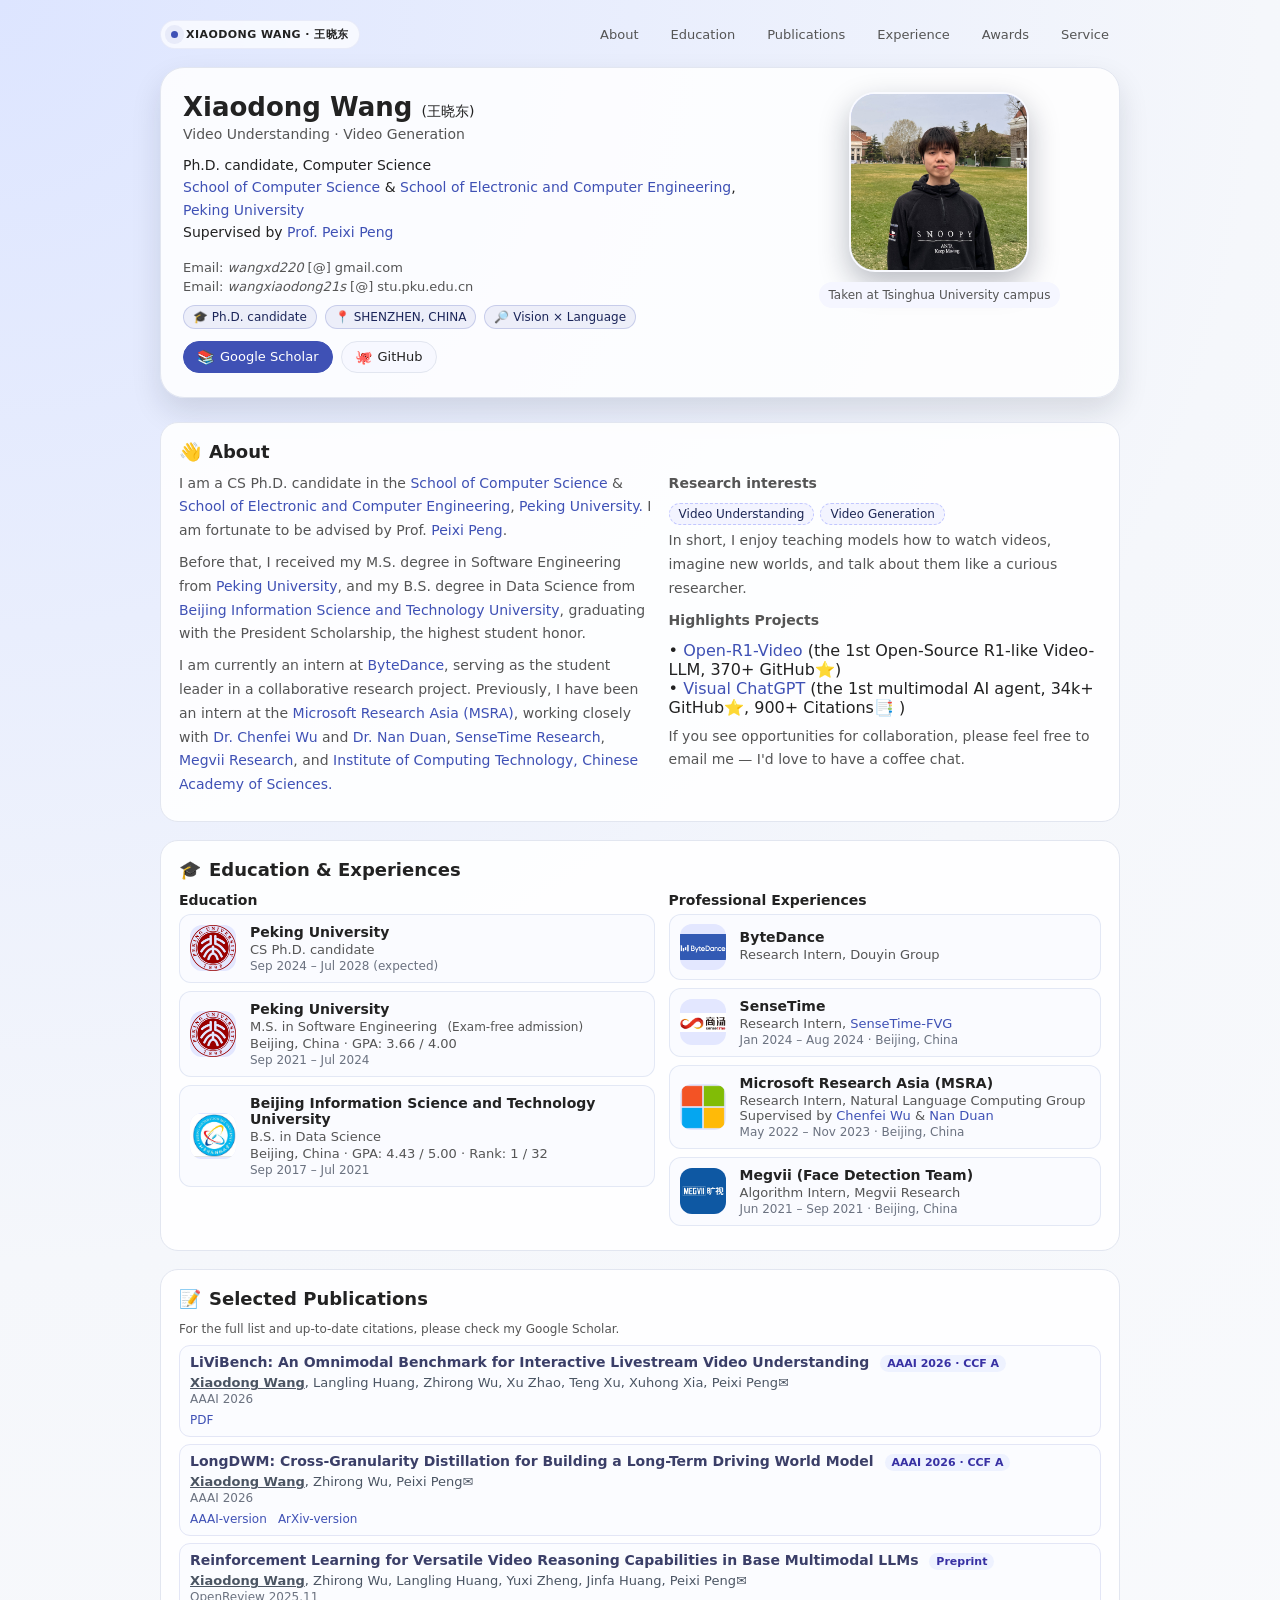
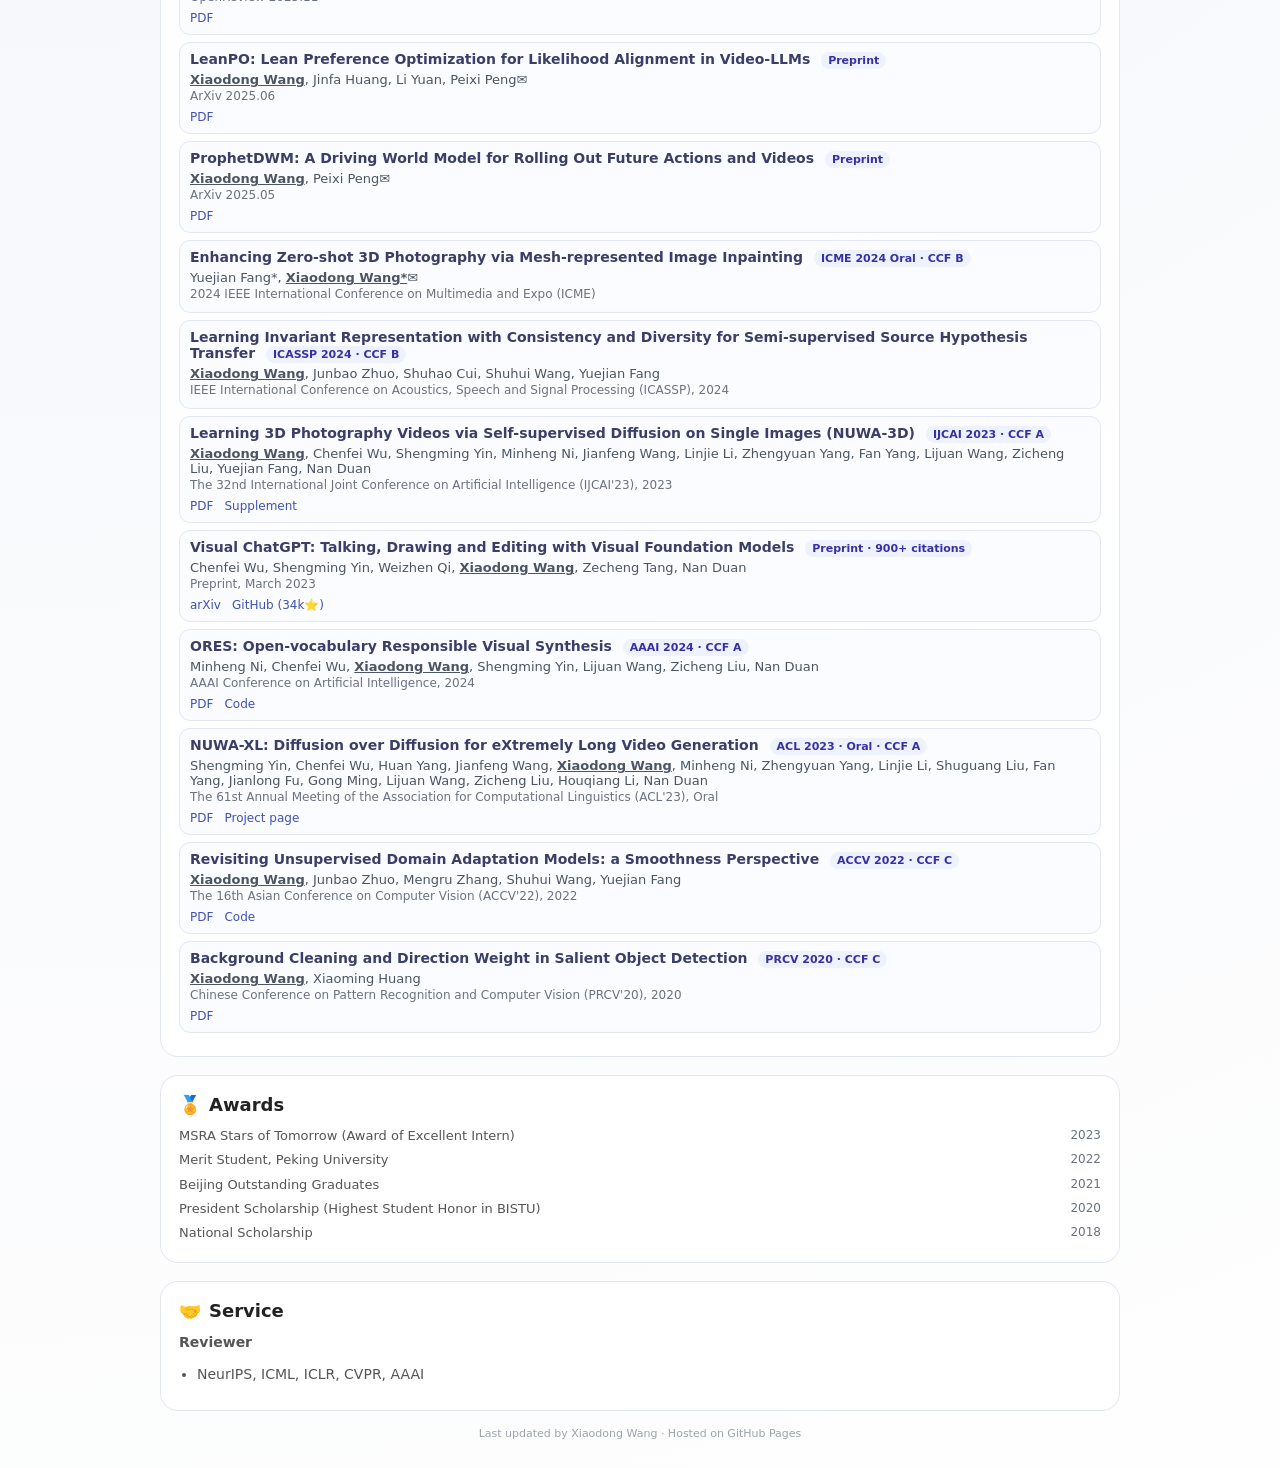
==== index.html @ f76eafc3 "Update publication links in index.html" ====
<!DOCTYPE html>
<html lang="en">
<head>
  <meta charset="UTF-8" />
    <title>Xiaodong Wang | Video Understanding & Generation</title>
    <link rel="icon" href="data:image/svg+xml,%3Csvg xmlns='http://www.w3.org/2000/svg' viewBox='0 0 100 100'%3E%3Crect width='100' height='100' rx='24' fill='%23ff9ff3'/%3E%3Ctext x='50' y='68' text-anchor='middle' font-size='70'%3E🎨%3C/text%3E%3C/svg%3E">

  <meta name="viewport" content="width=device-width, initial-scale=1" />
  <meta name="description"
        content="Xiaodong Wang (王晓东), Ph.D. candidate in the School of Computer Science, Peking University. Research on Video Understanding and Generation." />
  <style>
    :root {
      --bg: #f5f7fb;
      --card-bg: #ffffff;
      --accent: #3f51b5;
      --accent-soft: rgba(63, 81, 181, 0.08);
      --text-main: #222222;
      --text-sub: #555555;
      --border-soft: #e2e6f0;
      --code-bg: #f0f2f8;
      --shadow-soft: 0 14px 30px rgba(15, 23, 42, 0.12);
      --radius-lg: 18px;
      --radius-pill: 999px;
      --font-main: system-ui, -apple-system, BlinkMacSystemFont, "Segoe UI", sans-serif;
    }

    * {
      box-sizing: border-box;
    }

    html, body {
      margin: 0;
      padding: 0;
      font-family: var(--font-main);
      color: var(--text-main);
      background: radial-gradient(circle at top left, #dde5ff 0, var(--bg) 38%, #fefefe 100%);
      -webkit-font-smoothing: antialiased;
    }

    a {
      color: var(--accent);
      text-decoration: none;
    }

    a:hover {
      text-decoration: underline;
    }

    body {
      padding: 20px;
    }

    .page {
      max-width: 960px;
      margin: 0 auto;
    }

    /* Top navigation */
    .top-bar {
      display: flex;
      align-items: center;
      justify-content: space-between;
      margin-bottom: 18px;
      gap: 12px;
      flex-wrap: wrap;
    }

    .logo-mark {
      display: inline-flex;
      align-items: center;
      gap: 8px;
      font-weight: 600;
      letter-spacing: 0.04em;
      text-transform: uppercase;
      font-size: 11px;
      padding: 6px 10px;
      border-radius: var(--radius-pill);
      background: rgba(255, 255, 255, 0.7);
      border: 1px solid var(--accent-soft);
      backdrop-filter: blur(12px);
    }

    .logo-dot {
      width: 7px;
      height: 7px;
      border-radius: 50%;
      background: var(--accent);
      box-shadow: 0 0 0 6px var(--accent-soft);
    }

    .top-nav {
      display: flex;
      gap: 10px;
      flex-wrap: wrap;
      font-size: 13px;
    }

    .top-nav a {
      padding: 6px 10px;
      border-radius: var(--radius-pill);
      border: 1px solid transparent;
      color: var(--text-sub);
    }

    .top-nav a:hover {
      border-color: var(--accent-soft);
      background: rgba(255, 255, 255, 0.9);
      text-decoration: none;
      color: var(--accent);
    }

    /* Hero / profile */
    .hero {
      display: grid;
      grid-template-columns: minmax(0, 2fr) minmax(0, 1.1fr);
      gap: 26px;
      padding: 24px 22px;
      border-radius: 24px;
      background: rgba(255, 255, 255, 0.86);
      box-shadow: var(--shadow-soft);
      border: 1px solid var(--border-soft);
    }

    @media (max-width: 720px) {
      body {
        padding: 12px;
      }

      .hero {
        grid-template-columns: 1fr;
        padding: 18px 16px;
      }
    }

    .hero-left h1 {
      margin: 0 0 4px;
      font-size: 26px;
    }

    .hero-left .name-sub {
      font-size: 14px;
      color: var(--text-sub);
      margin-bottom: 12px;
    }

    .tagline {
      font-size: 15px;
      color: var(--text-sub);
      margin-bottom: 16px;
      line-height: 1.5;
    }

    .hero-meta {
      font-size: 14px;
      line-height: 1.6;
      margin-bottom: 14px;
    }

    .hero-meta a {
      font-weight: 500;
    }

    .emails {
      font-size: 13px;
      color: var(--text-sub);
      margin-top: 4px;
      line-height: 1.5;
    }

    .chip-row {
      display: flex;
      flex-wrap: wrap;
      gap: 8px;
      margin-top: 8px;
      font-size: 12px;
    }

    .chip {
      padding: 4px 9px;
      border-radius: var(--radius-pill);
      background: var(--accent-soft);
      color: #1b2559;
      border: 1px solid rgba(63, 81, 181, 0.22);
      display: inline-flex;
      align-items: center;
      gap: 5px;
      white-space: nowrap;
    }

    .hero-links {
      display: flex;
      flex-wrap: wrap;
      gap: 8px;
      margin-top: 12px;
    }

    .pill-link {
      display: inline-flex;
      align-items: center;
      gap: 6px;
      padding: 7px 13px;
      border-radius: var(--radius-pill);
      border: 1px solid var(--border-soft);
      background: #f7f8ff;
      font-size: 13px;
      font-weight: 500;
      color: var(--text-main);
    }

    .pill-link span.icon {
      font-size: 14px;
    }

    .pill-link.primary {
      background: var(--accent);
      color: #ffffff;
      border-color: var(--accent);
    }

    .pill-link.primary:hover {
      background: #2f3fa6;
    }

    .pill-link:hover {
      text-decoration: none;
      border-color: var(--accent-soft);
      background: #ffffff;
    }

    .hero-right {
      display: flex;
      flex-direction: column;
      align-items: center;
      gap: 10px;
    }

    .avatar-wrap {
      width: 180px;
      height: 180px;
      border-radius: 26px;
      overflow: hidden;
      border: 2px solid rgba(255, 255, 255, 0.9);
      box-shadow: 0 12px 30px rgba(15, 23, 42, 0.28);
      background: #c2c9ff;
    }

    .avatar-wrap img {
      width: 100%;
      height: 100%;
      object-fit: cover;
      display: block;
    }

    .side-note {
      font-size: 12px;
      color: var(--text-sub);
      text-align: center;
      padding: 6px 10px;
      border-radius: var(--radius-pill);
      background: #f5f6ff;
    }

    /* Sections */
    main {
      margin-top: 24px;
      display: flex;
      flex-direction: column;
      gap: 18px;
    }

    section {
      background: rgba(255, 255, 255, 0.9);
      border-radius: var(--radius-lg);
      border: 1px solid var(--border-soft);
      padding: 18px 18px 16px;
    }

    section h2 {
      margin: 0 0 10px;
      font-size: 18px;
      display: flex;
      align-items: center;
      gap: 8px;
    }

    section h2 span.emoji {
      font-size: 18px;
    }

    section p {
      font-size: 14px;
      line-height: 1.7;
      margin: 0 0 8px;
      color: var(--text-sub);
    }

    ul {
      margin: 6px 0 8px;
      padding-left: 18px;
    }

    ul li {
      font-size: 14px;
      line-height: 1.7;
      color: var(--text-sub);
      margin-bottom: 4px;
    }

    .two-col {
      display: grid;
      grid-template-columns: minmax(0, 1.1fr) minmax(0, 1fr);
      gap: 14px;
    }

    @media (max-width: 720px) {
      .two-col {
        grid-template-columns: 1fr;
      }
    }

    /* Research area tags */
    .topic-tags {
      display: flex;
      flex-wrap: wrap;
      gap: 6px;
      margin-top: 4px;
      margin-bottom: 4px;
    }

    .topic-tag {
      font-size: 12px;
      padding: 3px 9px;
      border-radius: var(--radius-pill);
      background: #f3f4ff;
      border: 1px dashed #c2c7ff;
      color: #1c2654;
    }

    /* Education & Experience cards */
    .edu-item,
    .exp-item {
      padding: 9px 10px;
      border-radius: 12px;
      border: 1px solid rgba(226, 231, 245, 0.95);
      background: #fafbff;
      margin-bottom: 8px;
      display: grid;
      grid-template-columns: auto minmax(0, 1fr);
      gap: 10px 14px;
      align-items: center;
    }

    .edu-logo,
    .exp-logo {
      width: 46px;
      height: 46px;
      border-radius: 12px;
      overflow: hidden;
      background: #e3e7ff;
      display: flex;
      align-items: center;
      justify-content: center;
    }

    .edu-logo img,
    .exp-logo img {
      max-width: 100%;
      max-height: 100%;
      object-fit: contain;
      display: block;
    }

    .edu-main,
    .exp-main {
      font-size: 14px;
    }

    .edu-main .title,
    .exp-main .title {
      font-weight: 600;
      margin-bottom: 2px;
    }

    .edu-main .meta,
    .exp-main .meta {
      font-size: 13px;
      color: var(--text-sub);
      margin-bottom: 2px;
    }

    .edu-main .date,
    .exp-main .date {
      font-size: 12px;
      color: #6b7280;
      white-space: nowrap;
    }

    @media (max-width: 600px) {
      .edu-item,
      .exp-item {
        grid-template-columns: 1fr;
      }

      .edu-main .date,
      .exp-main .date {
        white-space: normal;
      }
    }

    /* Publications */
    .pub-note {
      font-size: 12px;
      color: var(--text-sub);
      margin-bottom: 6px;
    }

    .pub-list {
      list-style: none;
      margin: 0;
      padding: 0;
    }

    .pub-item {
      padding: 8px 10px;
      border-radius: 11px;
      border: 1px solid #e3e6f6;
      background: #fbfcff;
      margin-bottom: 7px;
    }

    .pub-title {
      font-size: 14px;
      font-weight: 600;
      color: #3b3f68;
      margin-bottom: 3px;
    }

    .pub-authors {
      font-size: 13px;
      color: #4b5563;
      margin-bottom: 2px;
    }

    .pub-venue {
      font-size: 12px;
      color: #6b7280;
      margin-bottom: 3px;
    }

    .pub-links a {
      font-size: 12px;
      margin-right: 6px;
    }

    .badge {
      display: inline-block;
      font-size: 11px;
      padding: 2px 7px;
      border-radius: var(--radius-pill);
      background: #eef2ff;
      color: #3730a3;
      margin-left: 6px;
    }

    /* Awards & service */
    .pill-list {
      list-style: none;
      padding: 0;
      margin: 0;
      display: flex;
      flex-wrap: wrap;
      gap: 6px;
    }

    .pill-list li {
      padding: 4px 9px;
      border-radius: var(--radius-pill);
      background: #f3f4ff;
      border: 1px solid #e0e3ff;
      font-size: 12px;
      color: var(--text-sub);
    }

    .award-list {
      list-style: none;
      padding: 0;
      margin: 4px 0 0;
    }

    .award-list li {
      font-size: 13px;
      color: var(--text-sub);
      margin-bottom: 2px;
      display: flex;
      justify-content: space-between;
      gap: 8px;
    }

    .award-year {
      font-size: 12px;
      color: #6b7280;
      white-space: nowrap;
    }

    @media (max-width: 600px) {
      .award-list li {
        flex-direction: column;
        align-items: flex-start;
      }
      .award-year {
        white-space: normal;
      }
    }

    /* Footer */
    footer {
      margin-top: 16px;
      font-size: 11px;
      text-align: center;
      color: #9ca3af;
      padding-bottom: 8px;
    }
  </style>
</head>
<body>
  <div class="page">
    <header>
      <div class="top-bar">
        <div class="logo-mark">
          <div class="logo-dot"></div>
          <span>Xiaodong Wang · 王晓东</span>
        </div>
        <nav class="top-nav">
          <a href="#about">About</a>
          <a href="#research">Education</a>
          <a href="#publications">Publications</a>
          <a href="#experience">Experience</a>
          <a href="#awards">Awards</a>
          <a href="#service">Service</a>
        </nav>
      </div>

      <div class="hero">
        <div class="hero-left">
          <h1>Xiaodong Wang <span style="font-size:14px; font-weight:400;">(王晓东)</span></h1>
          <div class="name-sub">Video Understanding · Video Generation</div>

          <!-- <p class="tagline">
            I build models that can <strong>see</strong>, <strong>imagine</strong>, and <strong>talk</strong> –
            from Visual ChatGPT to long-horizon video generation.
          </p> -->

          <div class="hero-meta">
            Ph.D. candidate, Computer Science<br />
            <a href="https://cs.pku.edu.cn/" target="_blank">School of Computer Science</a> & <a href="https://www.ece.pku.edu.cn/" target="_blank">School of Electronic and Computer Engineering</a>,
            <a href="https://www.pku.edu.cn/" target="_blank">Peking University</a><br />
            Supervised by <a href="https://www.ece.pku.edu.cn/info/1046/2801.htm" target="_blank">Prof. Peixi Peng</a>
          </div>

          <div class="emails">
            Email: <i>wangxd220</i> [@] gmail.com<br />
            Email: <i>wangxiaodong21s</i> [@] stu.pku.edu.cn
          </div>

          <div class="chip-row">
            <div class="chip">🎓 Ph.D. candidate</div>
            <div class="chip">📍 SHENZHEN, CHINA</div>
            <div class="chip">🔎 Vision × Language</div>
          </div>

          <div class="hero-links">
            <a class="pill-link primary" href="https://scholar.google.com/citations?user=BEI2qi8AAAAJ&hl=en" target="_blank">
              <span class="icon">📚</span><span>Google Scholar</span>
            </a>
            <a class="pill-link" href="https://github.com/Wang-Xiaodong1899" target="_blank">
              <span class="icon">🐙</span><span>GitHub</span>
            </a>
            <!-- <a class="pill-link" href="https://wang-xiaodong1899.github.io/assets/CV_Xiaodong%20Wang.pdf" target="_blank">
              <span class="icon">📄</span><span>CV (EN)</span>
            </a>
            <a class="pill-link" href="https://wang-xiaodong1899.github.io/assets/CV_王晓东.pdf" target="_blank">
              <span class="icon">📄</span><span>CV (中文)</span>
            </a> -->
          </div>
        </div>

        <div class="hero-right">
          <div class="avatar-wrap">
            <img src="assets/imgs/xdw.jpg" alt="Portrait of Xiaodong Wang" />
          </div>
          <div class="side-note">
          Taken at Tsinghua University campus
          </div>
        </div>
      </div>
    </header>

    <main>
      <section id="about">
        <h2><span class="emoji">👋</span>About</h2>
        <div class="two-col">
          <div>
            <p>
              I am a CS Ph.D. candidate in the 
              <a href="https://cs.pku.edu.cn/" target="_blank">School of Computer Science</a> & <a href="https://www.ece.pku.edu.cn/" target="_blank">School of Electronic and Computer Engineering</a>,
              <a href="https://www.pku.edu.cn/" target="_blank">Peking University.</a> I am fortunate to be advised by Prof. <a href="https://www.ece.pku.edu.cn/info/1046/2801.htm" target="_blank">Peixi Peng</a>.
            </p>
            <p>
              Before that, I received my M.S. degree in Software Engineering from 
              <a href="https://www.pku.edu.cn/" target="_blank">Peking University</a>, and my B.S. degree in Data Science from 
              <a href="https://www.bistu.edu.cn" target="_blank">Beijing Information Science and Technology University</a>, 
              graduating with the President Scholarship, the highest student honor.
            </p>
            <p>
              I am currently an intern at 
              <a href="https://www.bytedance.com/zh/" target="_blank">ByteDance</a>, 
              serving as the student leader in a collaborative research project. Previously, I have been an intern at the 
              <a href="https://www.msra.cn/" target="_blank">Microsoft Research Asia (MSRA)</a>, 
              working closely with <a href="https://chenfei-wu.github.io/" target="_blank">Dr. Chenfei Wu</a> and 
              <a href="https://nanduan.github.io/" target="_blank">Dr. Nan Duan</a>, <a href="https://www.sensetime.com/cn" target="_blank">SenseTime Research</a>, <a href="https://www.megvii.com" target="_blank">Megvii Research</a>, and 
              <a href="http://www.ict.cas.cn" target="_blank">Institute of Computing Technology, Chinese Academy of Sciences.</a>
              

            </p>
          </div>

          <div>
            <p><strong>Research interests</strong></p>
            <div class="topic-tags">
              <span class="topic-tag">Video Understanding</span>
              <span class="topic-tag">Video Generation</span>
            </div>
            <p>
              In short, I enjoy teaching models how to watch videos, imagine new worlds, and talk about them like a curious researcher.
            </p>
            <p>
              <p><strong>Highlights Projects</strong></p>
              • <a href="https://github.com/Wang-Xiaodong1899/Open-R1-Video" target="_blank">Open-R1-Video</a> (the 1st Open-Source R1-like Video-LLM, 370+ GitHub⭐)<br />
              • <a href="https://github.com/microsoft/visual-chatgpt" target="_blank">Visual ChatGPT</a> (the 1st multimodal AI agent, 34k+ GitHub⭐, 900+ Citations📑 )<br />
              <!-- • <a href="https://msra-nuwa.azurewebsites.net/#/" target="_blank">NUWA-XL</a> (Text-to-Video)<br />
              • <a href="https://msra-nuwa.azurewebsites.net/#/NUWAInfinity" target="_blank">NUWA-Infinity</a> (Text-to-Image &amp; Image-to-Video) -->
            </p>
            <p>
              If you see opportunities for collaboration, please feel free to email me — I'd love to have a coffee chat.
            </p>
          </div>
        </div>
      </section>

      <section id="research">
        <h2><span class="emoji">🎓</span>Education &amp; Experiences</h2>
        <div class="two-col">
          <div>
            <h3 style="font-size:14px; margin:2px 0 6px;">Education</h3>

            <div class="edu-item">
              <div class="edu-logo">
                <img src="assets/imgs/pku.png" alt="Peking University logo" />
              </div>
              <div class="edu-main">
                <div class="title">Peking University</div>
                <div class="meta">
                  CS Ph.D. candidate
                  <span style="font-size:12px; margin-left:6px;"></span>
                </div>
                <div class="date">Sep 2024 – Jul 2028 (expected)</div>
              </div>
            </div>

            <div class="edu-item">
              <div class="edu-logo">
                <img src="assets/imgs/pku.png" alt="Peking University logo" />
              </div>
              <div class="edu-main">
                <div class="title">Peking University</div>
                <div class="meta">
                  M.S. in Software Engineering
                  <span style="font-size:12px; margin-left:6px;">(Exam-free admission)</span>
                </div>
                <div class="meta">Beijing, China · GPA: 3.66 / 4.00</div>
                <div class="date">Sep 2021 – Jul 2024</div>
              </div>
            </div>

            <div class="edu-item">
              <div class="edu-logo">
                <img src="assets/imgs/bistu.jpg" alt="BISTU logo" />
              </div>
              <div class="edu-main">
                <div class="title">Beijing Information Science and Technology University</div>
                <div class="meta">B.S. in Data Science</div>
                <div class="meta">Beijing, China · GPA: 4.43 / 5.00 · Rank: 1 / 32</div>
                <div class="date">Sep 2017 – Jul 2021</div>
              </div>
            </div>
          </div>

          <div id="experience">
            <h3 style="font-size:14px; margin:2px 0 6px;">Professional Experiences</h3>

            <div class="exp-item">
              <div class="exp-logo">
                <img src="assets/imgs/douyin.png" alt="douyin logo" />
              </div>
              <div class="exp-main">
                <div class="title">ByteDance</div>
                <div class="meta">
                  Research Intern, Douyin Group<br />
                </div>
              </div>
            </div>

            <div class="exp-item">
              <div class="exp-logo">
                <img src="assets/imgs/sensetime.png" alt="Sensetime logo" />
              </div>
              <div class="exp-main">
                <div class="title">SenseTime</div>
                <div class="meta">
                  Research Intern, <a href="https://github.com/SenseTime-FVG" target="_blank">SenseTime-FVG</a><br />
                </div>
                <div class="date">Jan 2024 – Aug 2024 · Beijing, China</div>
              </div>
            </div>

            <div class="exp-item">
              <div class="exp-logo">
                <img src="assets/imgs/msft.png" alt="Microsoft Research Asia logo" />
              </div>
              <div class="exp-main">
                <div class="title">Microsoft Research Asia (MSRA)</div>
                <div class="meta">
                  Research Intern, Natural Language Computing Group<br />
                  Supervised by <a href="https://chenfei-wu.github.io/" target="_blank">Chenfei Wu</a> &amp; 
                  <a href="https://nanduan.github.io/" target="_blank">Nan Duan</a>
                </div>
                <div class="date">May 2022 – Nov 2023 · Beijing, China</div>
              </div>
            </div>

            <div class="exp-item">
              <div class="exp-logo">
                <img src="assets/imgs/megvii.png" alt="Megvii logo" />
              </div>
              <div class="exp-main">
                <div class="title">Megvii (Face Detection Team)</div>
                <div class="meta">Algorithm Intern, Megvii Research</div>
                <div class="date">Jun 2021 – Sep 2021 · Beijing, China</div>
              </div>
            </div>

          </div>
        </div>
      </section>

      <section id="publications">
        <h2><span class="emoji">📝</span>Selected Publications</h2>
        <p class="pub-note">
        For the full list and up-to-date citations, please check my Google Scholar.
        </p>

        <ol class="pub-list">
          <li class="pub-item">
            <div class="pub-title">
              LiViBench: An Omnimodal Benchmark for Interactive Livestream Video Understanding
              <span class="badge">AAAI 2026 · CCF A</span>
            </div>
            <div class="pub-authors">
              <strong><u>Xiaodong Wang</u></strong>, Langling Huang, Zhirong Wu, Xu Zhao, Teng Xu, Xuhong Xia, Peixi Peng✉️
            </div>
            <div class="pub-venue">
              AAAI 2026
            </div>
            <div class="pub-links">
              <a href="https://github.com/Wang-Xiaodong1899/AAAI26/blob/main/AAAI26_LiViBench.pdf" target="_blank">PDF</a>
            </div>
          </li>
          <li class="pub-item">
            <div class="pub-title">
              LongDWM: Cross-Granularity Distillation for Building a Long-Term Driving World Model
              <span class="badge">AAAI 2026 · CCF A</span>
            </div>
            <div class="pub-authors">
              <strong><u>Xiaodong Wang</u></strong>, Zhirong Wu, Peixi Peng✉️
            </div>
            <div class="pub-venue">
              AAAI 2026
            </div>
            <div class="pub-links">
              <a href="https://github.com/Wang-Xiaodong1899/AAAI26/blob/main/AAAI26_LongDWM.pdf" target="_blank">AAAI-version</a>
              <a href="https://arxiv.org/abs/2506.01546" target="_blank">ArXiv-version</a>
            </div>
          </li>
          <li class="pub-item">
            <div class="pub-title">
              Reinforcement Learning for Versatile Video Reasoning Capabilities in Base Multimodal LLMs
              <span class="badge">Preprint</span>
            </div>
            <div class="pub-authors">
              <strong><u>Xiaodong Wang</u></strong>, Zhirong Wu, Langling Huang, Yuxi Zheng, Jinfa Huang, Peixi Peng✉️
            </div>
            <div class="pub-venue">
              OpenReview 2025.11
            </div>
            <div class="pub-links">
              <a href="https://openreview.net/forum?id=b3mk8XrH9N" target="_blank">PDF</a>
            </div>
          </li>
          <li class="pub-item">
            <div class="pub-title">
              LeanPO: Lean Preference Optimization for Likelihood Alignment in Video-LLMs
              <span class="badge">Preprint</span>
            </div>
            <div class="pub-authors">
              <strong><u>Xiaodong Wang</u></strong>, Jinfa Huang, Li Yuan, Peixi Peng✉️
            </div>
            <div class="pub-venue">
              ArXiv 2025.06
            </div>
            <div class="pub-links">
              <a href="https://arxiv.org/abs/2506.05260" target="_blank">PDF</a>
            </div>
          </li>
          <li class="pub-item">
            <div class="pub-title">
              ProphetDWM: A Driving World Model for Rolling Out Future Actions and Videos
              <span class="badge">Preprint</span>
            </div>
            <div class="pub-authors">
              <strong><u>Xiaodong Wang</u></strong>, Peixi Peng✉️
            </div>
            <div class="pub-venue">
              ArXiv 2025.05
            </div>
            <div class="pub-links">
              <a href="https://arxiv.org/abs/2505.18650" target="_blank">PDF</a>
            </div>
          </li>
          <li class="pub-item">
            <div class="pub-title">
              Enhancing Zero-shot 3D Photography via Mesh-represented Image Inpainting
              <span class="badge">ICME 2024 Oral · CCF B</span>
            </div>
            <div class="pub-authors">
              Yuejian Fang*, <strong><u>Xiaodong Wang*</u></strong>✉️
            </div>
            <div class="pub-venue">
              2024 IEEE International Conference on Multimedia and Expo (ICME)
            </div>
          </li>

          <li class="pub-item">
            <div class="pub-title">
              Learning Invariant Representation with Consistency and Diversity for Semi-supervised Source Hypothesis Transfer
              <span class="badge">ICASSP 2024 · CCF B</span>
            </div>
            <div class="pub-authors">
              <strong><u>Xiaodong Wang</u></strong>, Junbao Zhuo, Shuhao Cui, Shuhui Wang, Yuejian Fang
            </div>
            <div class="pub-venue">
              IEEE International Conference on Acoustics, Speech and Signal Processing (ICASSP), 2024
            </div>
          </li>

          <li class="pub-item">
            <div class="pub-title">
              Learning 3D Photography Videos via Self-supervised Diffusion on Single Images (NUWA-3D)
              <span class="badge">IJCAI 2023 · CCF A</span>
            </div>
            <div class="pub-authors">
              <strong><u>Xiaodong Wang</u></strong>, Chenfei Wu, Shengming Yin, Minheng Ni, Jianfeng Wang,
              Linjie Li, Zhengyuan Yang, Fan Yang, Lijuan Wang, Zicheng Liu, Yuejian Fang, Nan Duan
            </div>
            <div class="pub-venue">
              The 32nd International Joint Conference on Artificial Intelligence (IJCAI'23), 2023
            </div>
            <div class="pub-links">
              <a href="https://www.ijcai.org/proceedings/2023/167" target="_blank">PDF</a>
              <a href="assets/IJCAI23_supple.pdf" target="_blank">Supplement</a>
            </div>
          </li>

          <li class="pub-item">
            <div class="pub-title">
              Visual ChatGPT: Talking, Drawing and Editing with Visual Foundation Models
              <span class="badge">Preprint · 900+ citations</span>
            </div>
            <div class="pub-authors">
              Chenfei Wu, Shengming Yin, Weizhen Qi, <strong><u>Xiaodong Wang</u></strong>, Zecheng Tang, Nan Duan
            </div>
            <div class="pub-venue">
              Preprint, March 2023
            </div>
            <div class="pub-links">
              <a href="https://arxiv.org/abs/2303.04671" target="_blank">arXiv</a>
              <a href="https://github.com/microsoft/TaskMatrix" target="_blank">GitHub (34k⭐)</a>
            </div>
          </li>

          <li class="pub-item">
            <div class="pub-title">
              ORES: Open-vocabulary Responsible Visual Synthesis
              <span class="badge">AAAI 2024 · CCF A</span>
            </div>
            <div class="pub-authors">
              Minheng Ni, Chenfei Wu, <strong><u>Xiaodong Wang</u></strong>, Shengming Yin, Lijuan Wang, Zicheng Liu, Nan Duan
            </div>
            <div class="pub-venue">
              AAAI Conference on Artificial Intelligence, 2024
            </div>
            <div class="pub-links">
              <a href="https://arxiv.org/abs/2308.13785" target="_blank">PDF</a>
              <a href="https://github.com/kodenii/ores" target="_blank">Code</a>
            </div>
          </li>

          <li class="pub-item">
            <div class="pub-title">
              NUWA-XL: Diffusion over Diffusion for eXtremely Long Video Generation
              <span class="badge">ACL 2023 · Oral · CCF A</span>
            </div>
            <div class="pub-authors">
              Shengming Yin, Chenfei Wu, Huan Yang, Jianfeng Wang, <strong><u>Xiaodong Wang</u></strong>,
              Minheng Ni, Zhengyuan Yang, Linjie Li, Shuguang Liu, Fan Yang, Jianlong Fu, Gong Ming,
              Lijuan Wang, Zicheng Liu, Houqiang Li, Nan Duan
            </div>
            <div class="pub-venue">
              The 61st Annual Meeting of the Association for Computational Linguistics (ACL'23), Oral
            </div>
            <div class="pub-links">
              <a href="https://aclanthology.org/2023.acl-long.73/" target="_blank">PDF</a>
              <a href="https://msra-nuwa.azurewebsites.net/#/" target="_blank">Project page</a>
            </div>
          </li>

          <li class="pub-item">
            <div class="pub-title">
              Revisiting Unsupervised Domain Adaptation Models: a Smoothness Perspective
              <span class="badge">ACCV 2022 · CCF C</span>
            </div>
            <div class="pub-authors">
              <strong><u>Xiaodong Wang</u></strong>, Junbao Zhuo, Mengru Zhang, Shuhui Wang, Yuejian Fang
            </div>
            <div class="pub-venue">
              The 16th Asian Conference on Computer Vision (ACCV'22), 2022
            </div>
            <div class="pub-links">
              <a href="https://openaccess.thecvf.com/content/ACCV2022/html/Wang_Revisiting_Unsupervised_Domain_Adaptation_Models_a_Smoothness_Perspective_ACCV_2022_paper.html" target="_blank">PDF</a>
              <a href="https://github.com/Wang-Xiaodong1899/LeCo_UDA" target="_blank">Code</a>
            </div>
          </li>

          <li class="pub-item">
            <div class="pub-title">
              Background Cleaning and Direction Weight in Salient Object Detection
              <span class="badge">PRCV 2020 · CCF C</span>
            </div>
            <div class="pub-authors">
              <strong><u>Xiaodong Wang</u></strong>, Xiaoming Huang
            </div>
            <div class="pub-venue">
              Chinese Conference on Pattern Recognition and Computer Vision (PRCV'20), 2020
            </div>
            <div class="pub-links">
              <a href="https://link.springer.com/chapter/10.1007/978-3-030-60633-6_58" target="_blank">PDF</a>
            </div>
          </li>
        </ol>
      </section>

      <section id="awards">
        <h2><span class="emoji">🏅</span>Awards</h2>
        <ul class="award-list">
          <li>
            <span>MSRA Stars of Tomorrow (Award of Excellent Intern)</span>
            <span class="award-year">2023</span>
          </li>
          <li>
            <span>Merit Student, Peking University</span>
            <span class="award-year">2022</span>
          </li>
          <li>
            <span>Beijing Outstanding Graduates</span>
            <span class="award-year">2021</span>
          </li>
          <li>
            <span>President Scholarship (Highest Student Honor in BISTU)</span>
            <span class="award-year">2020</span>
          </li>
          <li>
            <span>National Scholarship</span>
            <span class="award-year">2018</span>
          </li>
        </ul>
      </section>

      <section id="service">
        <h2><span class="emoji">🤝</span>Service</h2>
        <p><strong>Reviewer</strong></p>
        <ul>
          <li>NeurIPS, ICML, ICLR, CVPR, AAAI</li>
        </ul>
      </section>
    </main>

    <footer>
      Last updated by Xiaodong Wang · Hosted on GitHub Pages
    </footer>
  </div>
</body>
</html>
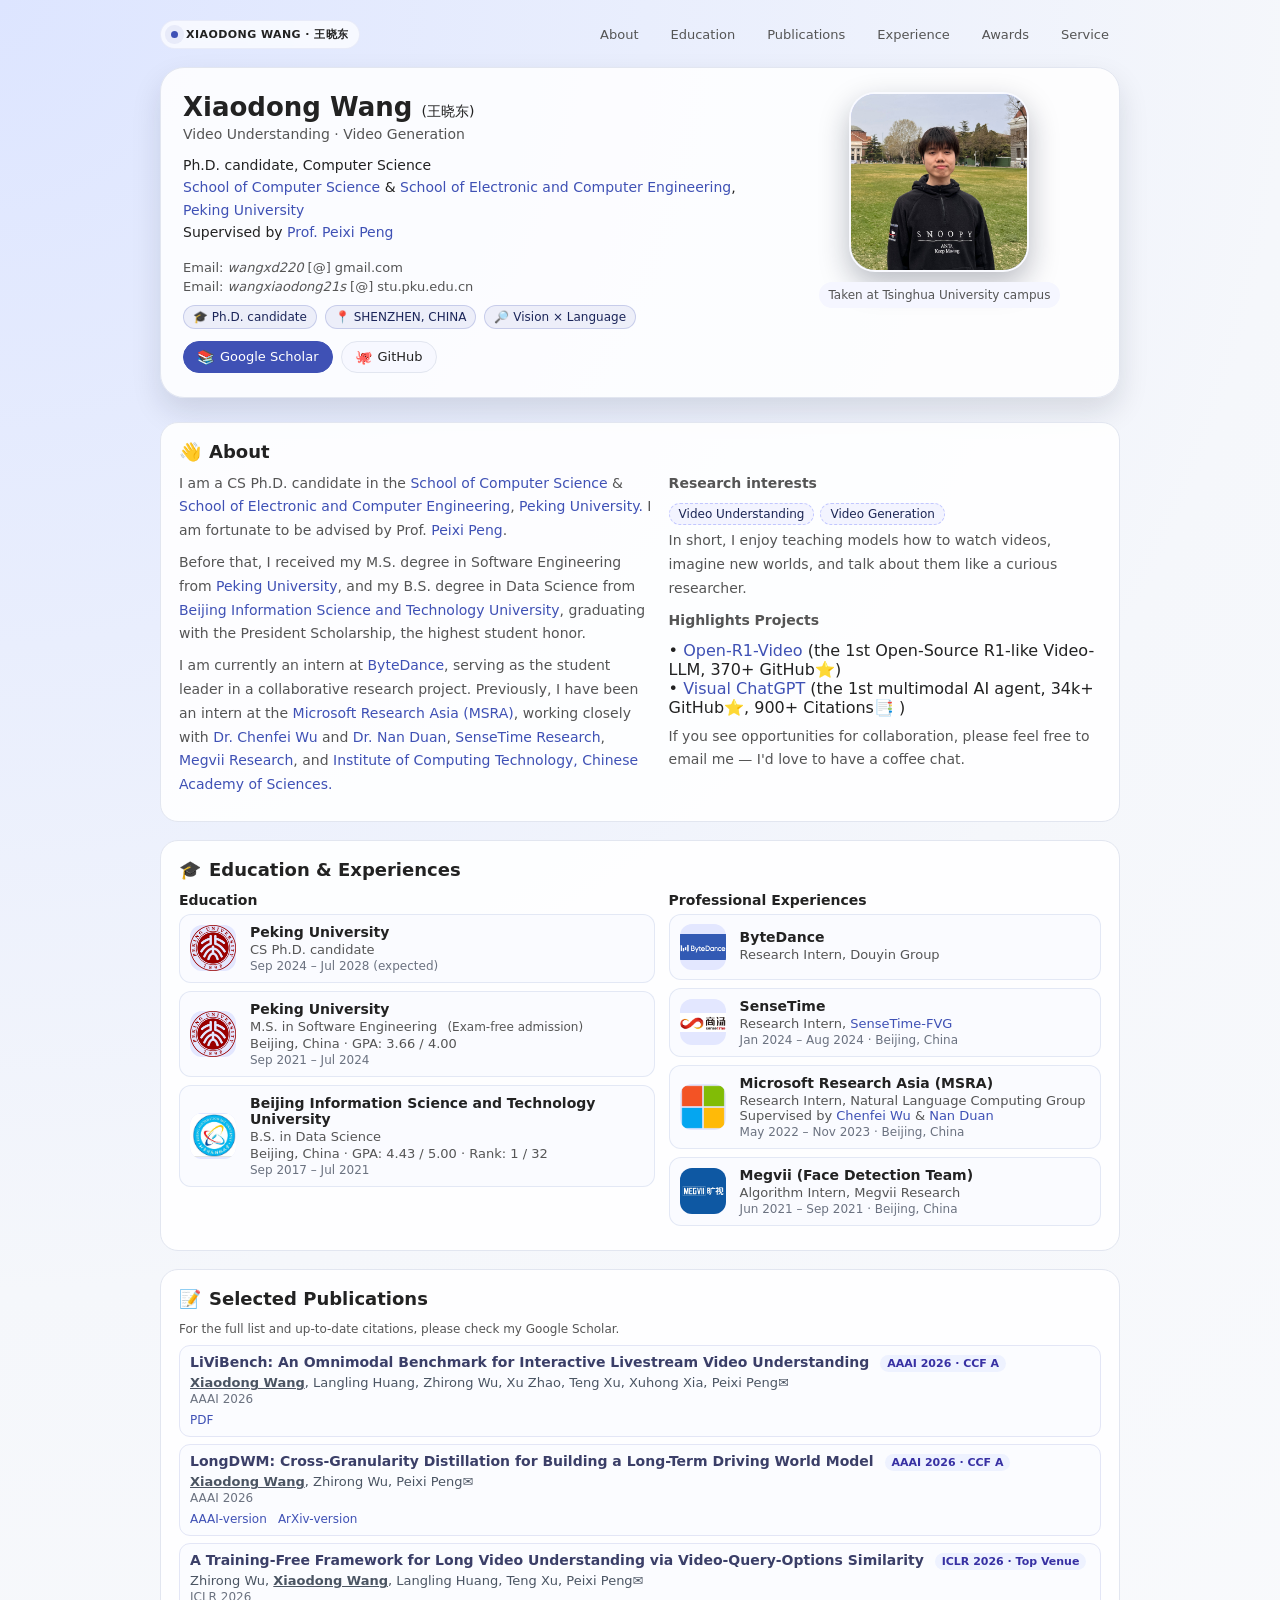
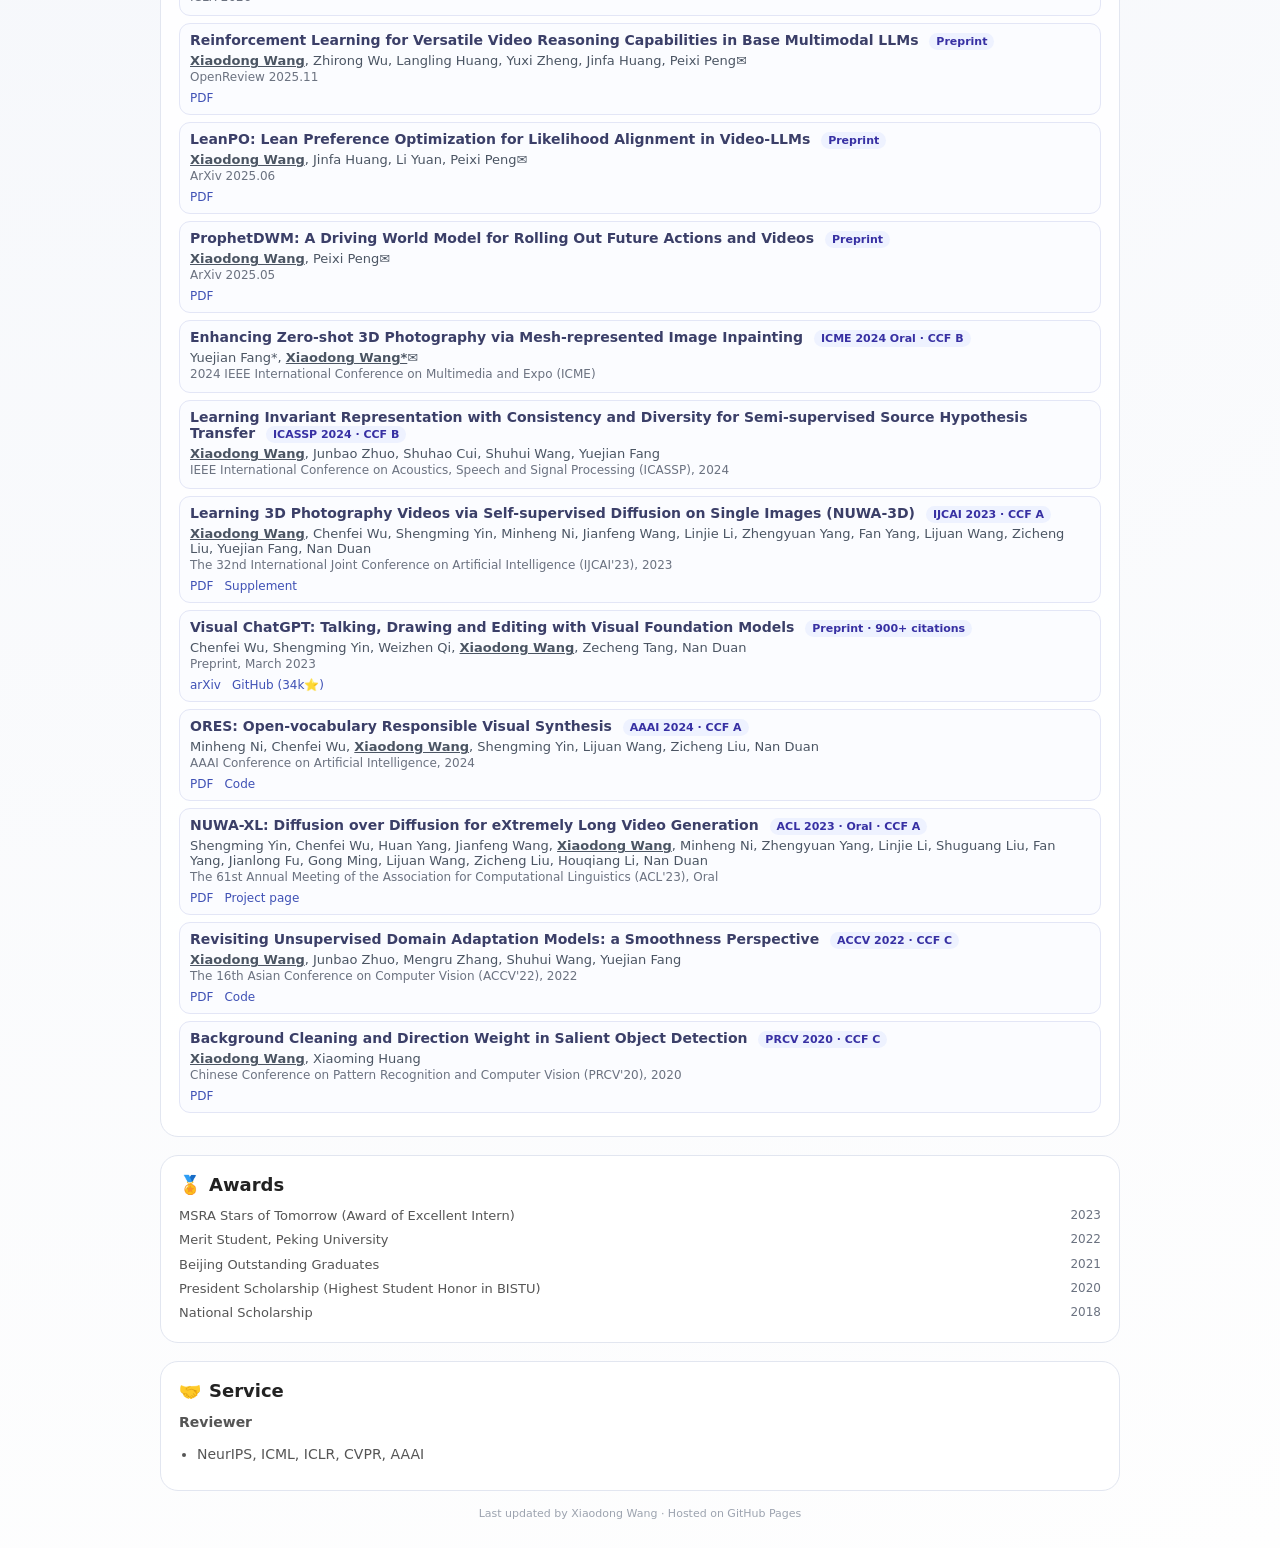
==== commit a1e1dc32: "Add publication details for ICLR 2026 paper" ====
--- a/index.html
+++ b/index.html
@@ -793,6 +793,18 @@
           </li>
           <li class="pub-item">
             <div class="pub-title">
+              A Training-Free Framework for Long Video Understanding via Video-Query-Options Similarity
+              <span class="badge">ICLR 2026 · Top Venue</span>
+            </div>
+            <div class="pub-authors">
+              Zhirong Wu, <strong><u>Xiaodong Wang</u></strong>, Langling Huang, Teng Xu, Peixi Peng✉️
+            </div>
+            <div class="pub-venue">
+              ICLR 2026
+            </div>
+          </li>
+          <li class="pub-item">
+            <div class="pub-title">
               Reinforcement Learning for Versatile Video Reasoning Capabilities in Base Multimodal LLMs
               <span class="badge">Preprint</span>
             </div>
@@ -962,7 +974,9 @@
               Chinese Conference on Pattern Recognition and Computer Vision (PRCV'20), 2020
             </div>
             <div class="pub-links">
-              <a href="https://link.springer.com/chapter/10.1007/978-3-030-60633-6_58" target="_blank">PDF</a>
+              <a href="https://link.springer.com/chapter/10.1007/978-3-030-60633-6_58
+        
+        " target="_blank">PDF</a>
             </div>
           </li>
         </ol>
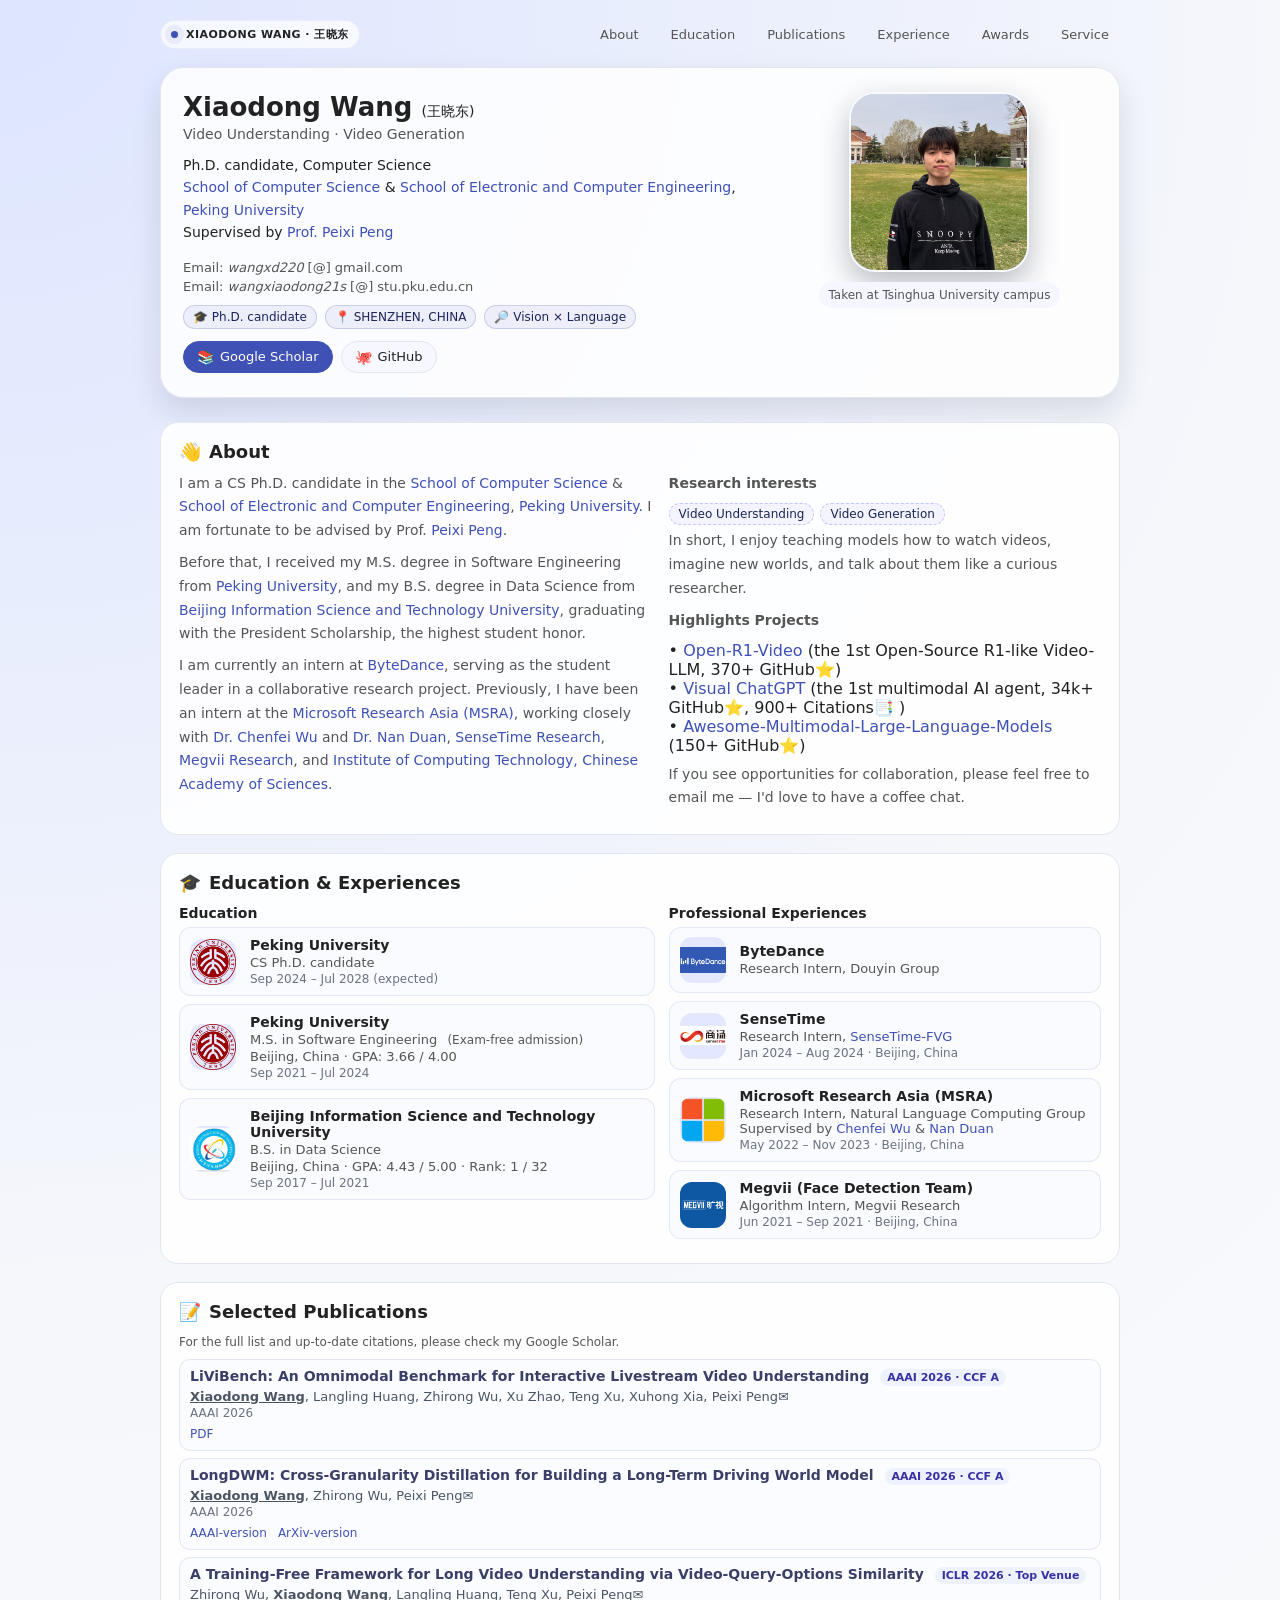
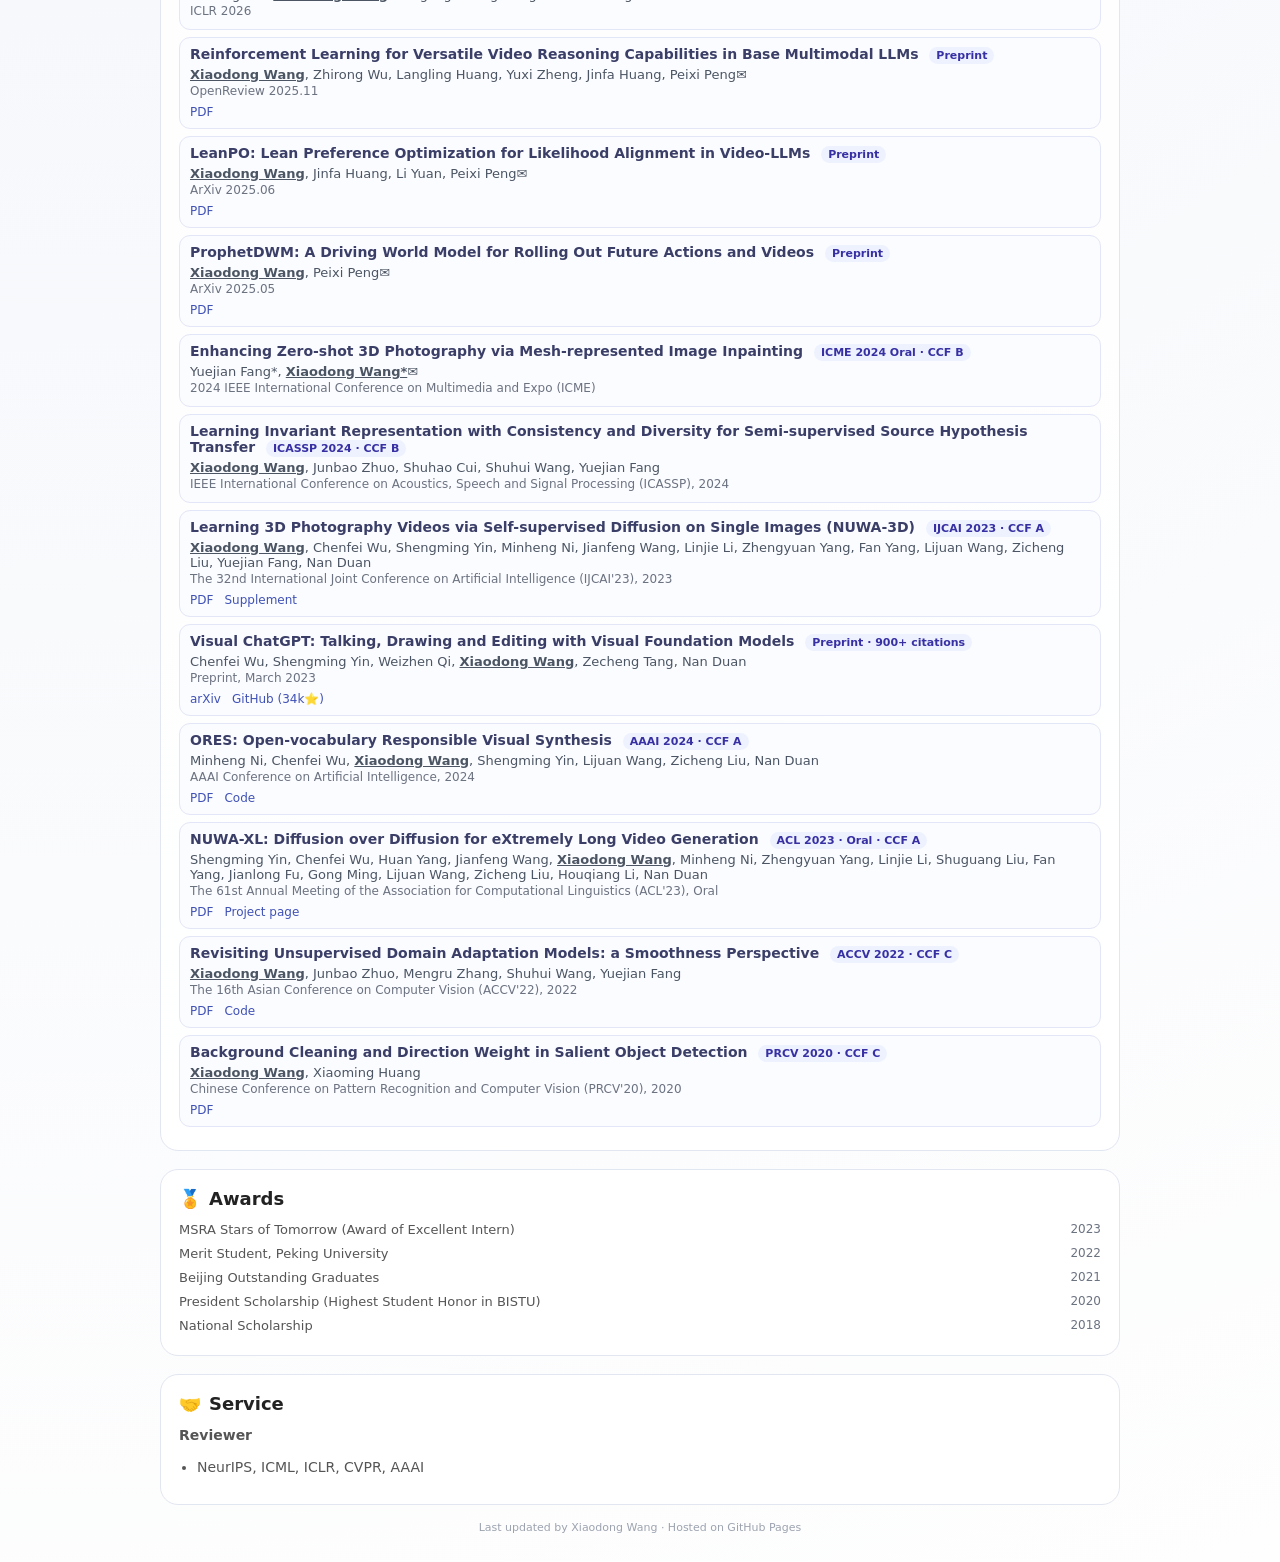
==== commit 24971462: "Update index.html" ====
--- a/index.html
+++ b/index.html
@@ -637,8 +637,7 @@
               <p><strong>Highlights Projects</strong></p>
               • <a href="https://github.com/Wang-Xiaodong1899/Open-R1-Video" target="_blank">Open-R1-Video</a> (the 1st Open-Source R1-like Video-LLM, 370+ GitHub⭐)<br />
               • <a href="https://github.com/microsoft/visual-chatgpt" target="_blank">Visual ChatGPT</a> (the 1st multimodal AI agent, 34k+ GitHub⭐, 900+ Citations📑 )<br />
-              <!-- • <a href="https://msra-nuwa.azurewebsites.net/#/" target="_blank">NUWA-XL</a> (Text-to-Video)<br />
-              • <a href="https://msra-nuwa.azurewebsites.net/#/NUWAInfinity" target="_blank">NUWA-Infinity</a> (Text-to-Image &amp; Image-to-Video) -->
+              • <a href="https://github.com/Wang-Xiaodong1899/Awesome-Multimodal-Large-Language-Models" target="_blank">Awesome-Multimodal-Large-Language-Models</a> (150+ GitHub⭐)<br />
             </p>
             <p>
               If you see opportunities for collaboration, please feel free to email me — I'd love to have a coffee chat.
@@ -976,6 +975,8 @@
             <div class="pub-links">
               <a href="https://link.springer.com/chapter/10.1007/978-3-030-60633-6_58
         
+        
+        
         " target="_blank">PDF</a>
             </div>
           </li>
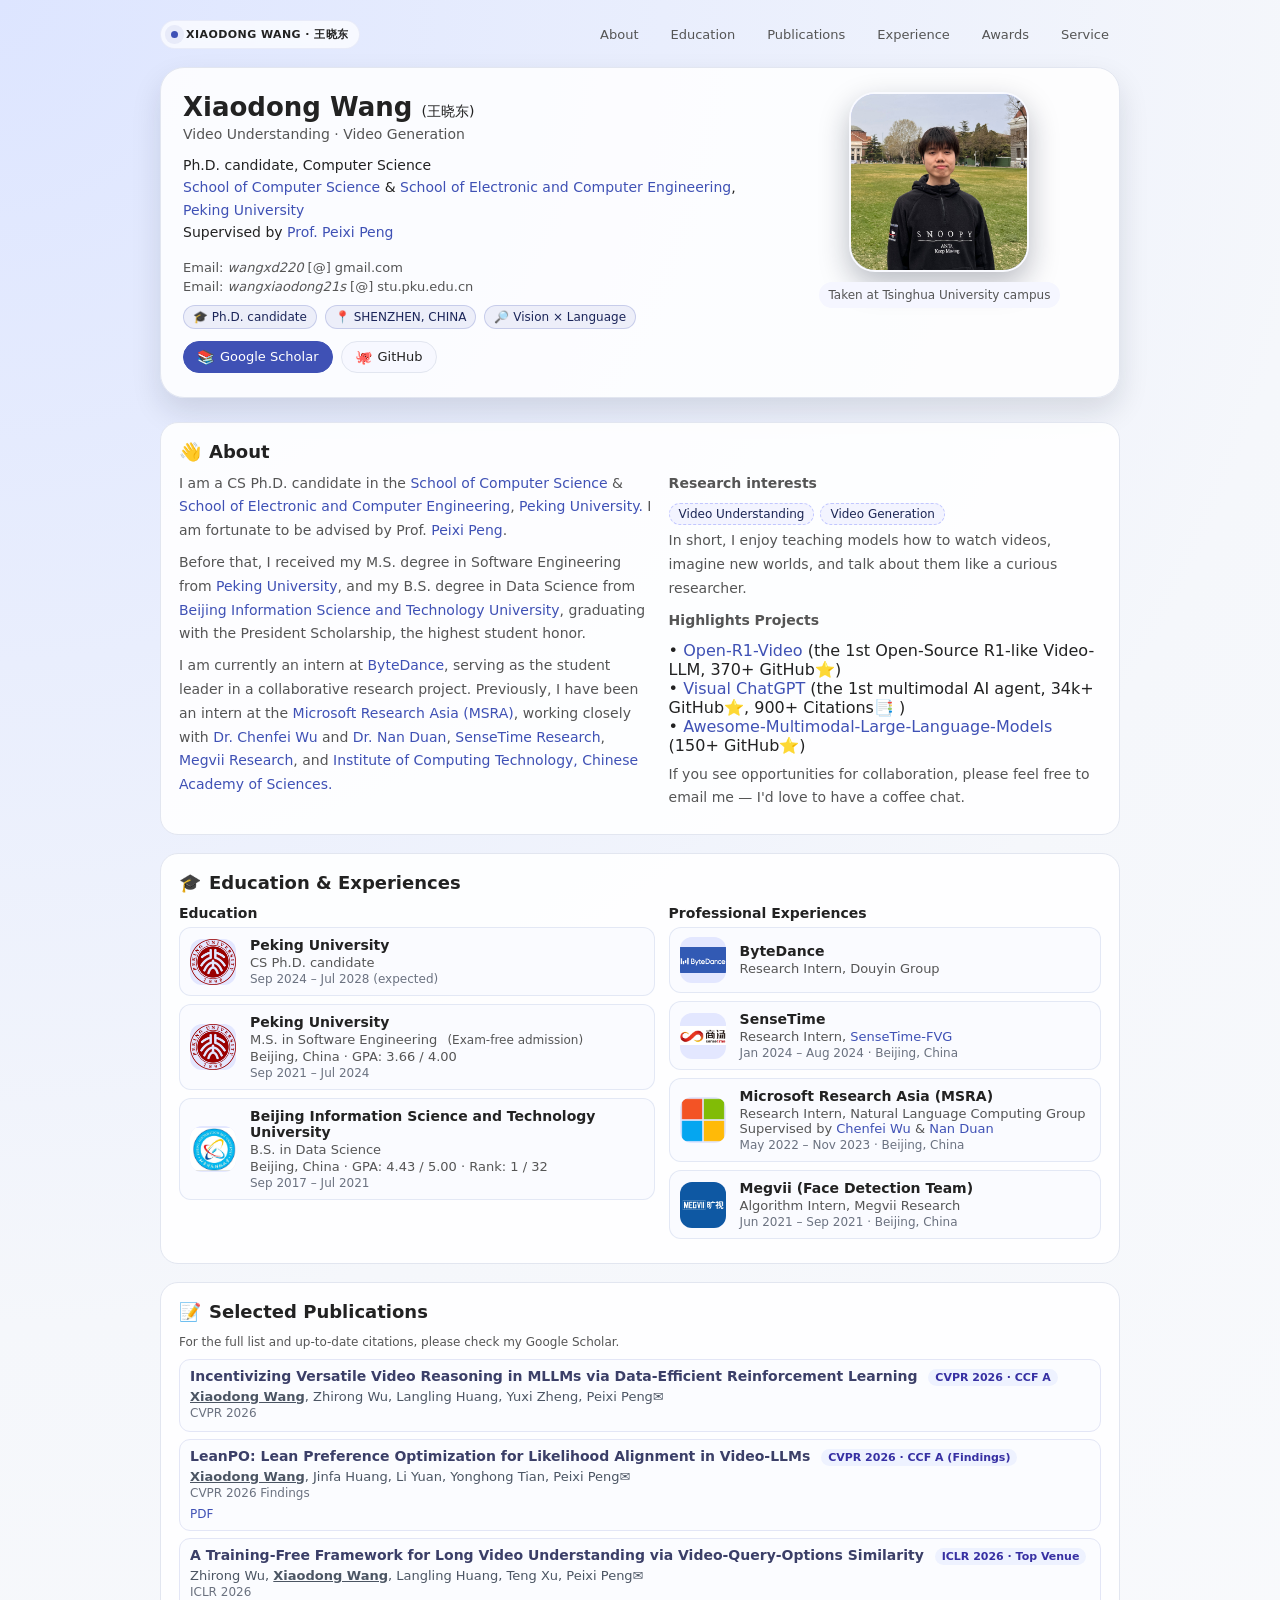
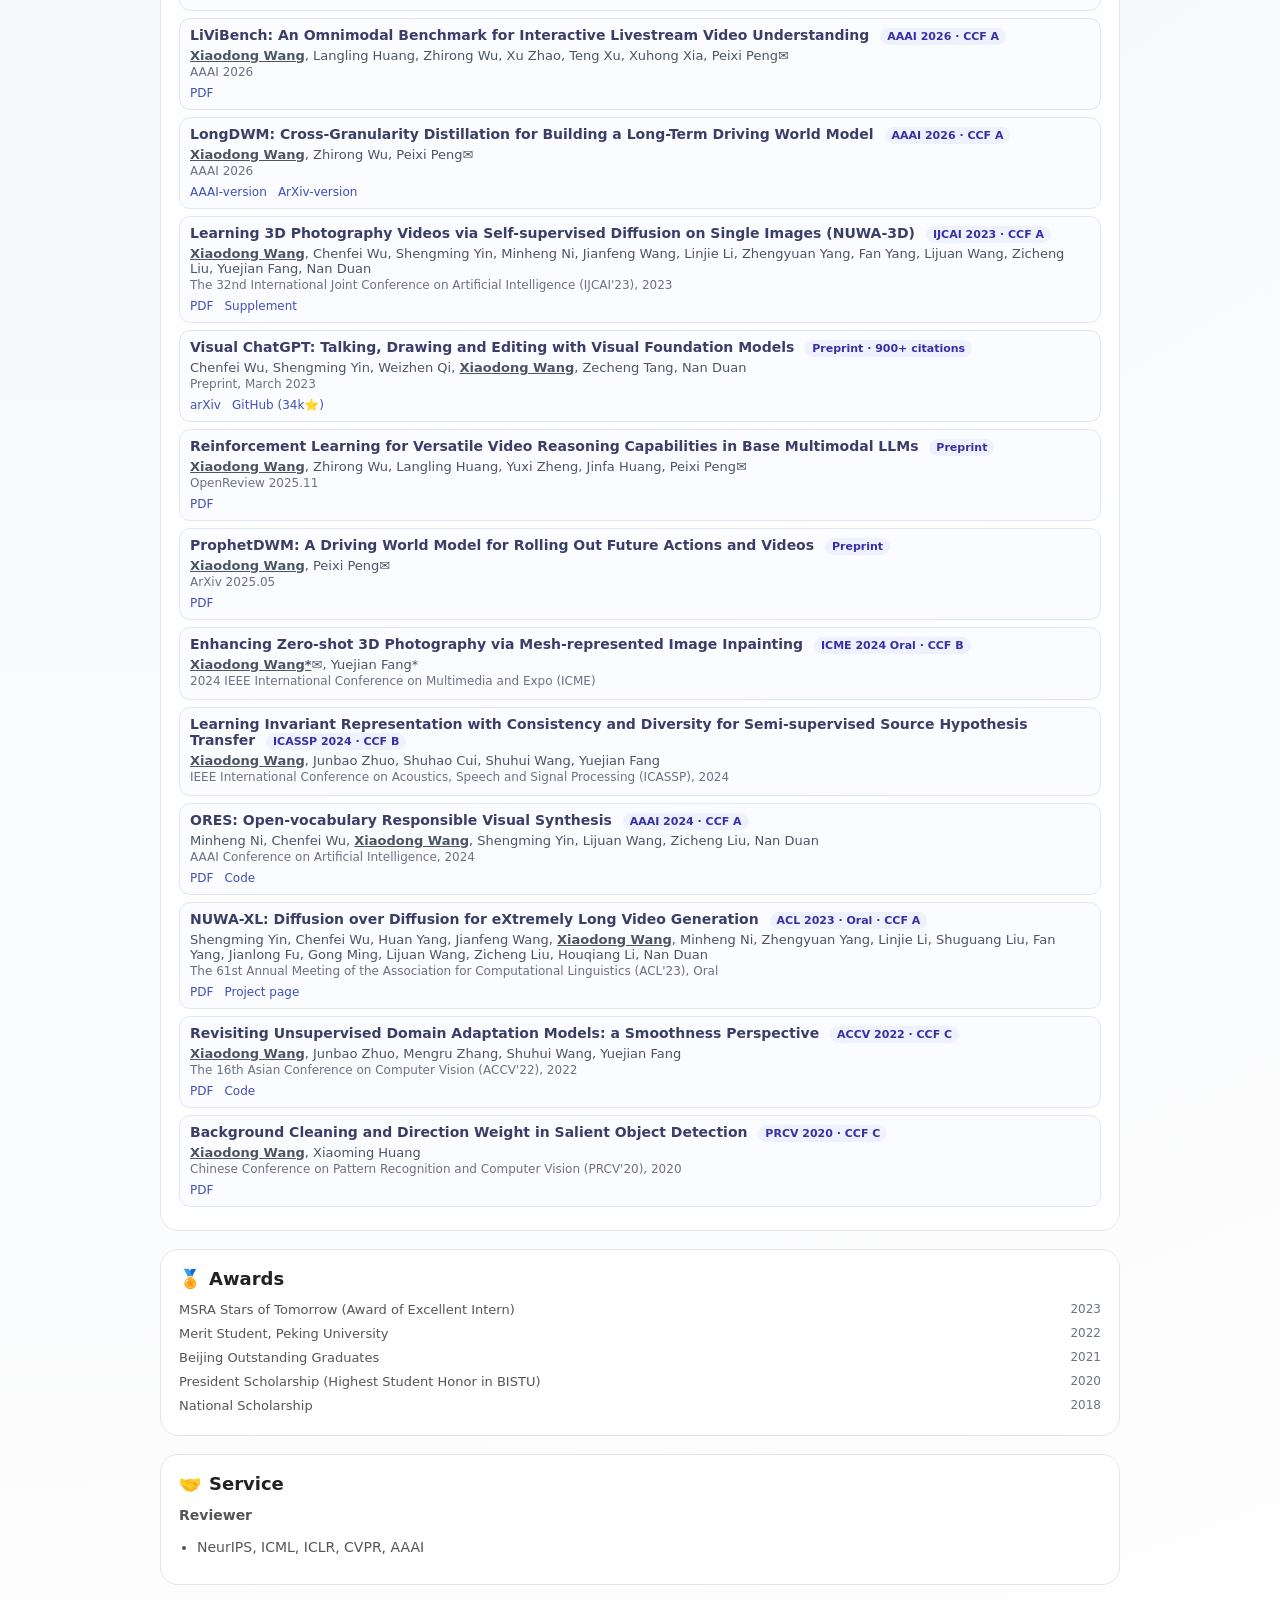
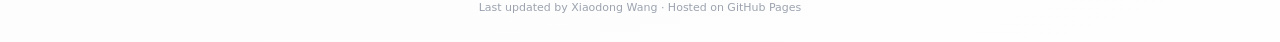
==== commit fbf6aa53: "Update publication list in index.html" ====
--- a/index.html
+++ b/index.html
@@ -761,6 +761,48 @@
         <ol class="pub-list">
           <li class="pub-item">
             <div class="pub-title">
+              Incentivizing Versatile Video Reasoning in MLLMs via Data-Efficient Reinforcement Learning
+              <span class="badge">CVPR 2026 · CCF A</span>
+            </div>
+            <div class="pub-authors">
+              <strong><u>Xiaodong Wang</u></strong>, Zhirong Wu, Langling Huang, Yuxi Zheng, Peixi Peng✉️
+            </div>
+            <div class="pub-venue">
+              CVPR 2026
+            </div>
+          </li>
+
+          <li class="pub-item">
+            <div class="pub-title">
+              LeanPO: Lean Preference Optimization for Likelihood Alignment in Video-LLMs
+              <span class="badge">CVPR 2026 · CCF A (Findings) </span>
+            </div>
+            <div class="pub-authors">
+              <strong><u>Xiaodong Wang</u></strong>, Jinfa Huang, Li Yuan, Yonghong Tian, Peixi Peng✉️
+            </div>
+            <div class="pub-venue">
+              CVPR 2026 Findings
+            </div>
+            <div class="pub-links">
+              <a href="https://arxiv.org/abs/2506.05260" target="_blank">PDF</a>
+            </div>
+          </li>
+
+          <li class="pub-item">
+            <div class="pub-title">
+              A Training-Free Framework for Long Video Understanding via Video-Query-Options Similarity
+              <span class="badge">ICLR 2026 · Top Venue</span>
+            </div>
+            <div class="pub-authors">
+              Zhirong Wu, <strong><u>Xiaodong Wang</u></strong>, Langling Huang, Teng Xu, Peixi Peng✉️
+            </div>
+            <div class="pub-venue">
+              ICLR 2026
+            </div>
+          </li>
+
+          <li class="pub-item">
+            <div class="pub-title">
               LiViBench: An Omnimodal Benchmark for Interactive Livestream Video Understanding
               <span class="badge">AAAI 2026 · CCF A</span>
             </div>
@@ -774,6 +816,7 @@
               <a href="https://github.com/Wang-Xiaodong1899/AAAI26/blob/main/AAAI26_LiViBench.pdf" target="_blank">PDF</a>
             </div>
           </li>
+
           <li class="pub-item">
             <div class="pub-title">
               LongDWM: Cross-Granularity Distillation for Building a Long-Term Driving World Model
@@ -790,88 +833,6 @@
               <a href="https://arxiv.org/abs/2506.01546" target="_blank">ArXiv-version</a>
             </div>
           </li>
-          <li class="pub-item">
-            <div class="pub-title">
-              A Training-Free Framework for Long Video Understanding via Video-Query-Options Similarity
-              <span class="badge">ICLR 2026 · Top Venue</span>
-            </div>
-            <div class="pub-authors">
-              Zhirong Wu, <strong><u>Xiaodong Wang</u></strong>, Langling Huang, Teng Xu, Peixi Peng✉️
-            </div>
-            <div class="pub-venue">
-              ICLR 2026
-            </div>
-          </li>
-          <li class="pub-item">
-            <div class="pub-title">
-              Reinforcement Learning for Versatile Video Reasoning Capabilities in Base Multimodal LLMs
-              <span class="badge">Preprint</span>
-            </div>
-            <div class="pub-authors">
-              <strong><u>Xiaodong Wang</u></strong>, Zhirong Wu, Langling Huang, Yuxi Zheng, Jinfa Huang, Peixi Peng✉️
-            </div>
-            <div class="pub-venue">
-              OpenReview 2025.11
-            </div>
-            <div class="pub-links">
-              <a href="https://openreview.net/forum?id=b3mk8XrH9N" target="_blank">PDF</a>
-            </div>
-          </li>
-          <li class="pub-item">
-            <div class="pub-title">
-              LeanPO: Lean Preference Optimization for Likelihood Alignment in Video-LLMs
-              <span class="badge">Preprint</span>
-            </div>
-            <div class="pub-authors">
-              <strong><u>Xiaodong Wang</u></strong>, Jinfa Huang, Li Yuan, Peixi Peng✉️
-            </div>
-            <div class="pub-venue">
-              ArXiv 2025.06
-            </div>
-            <div class="pub-links">
-              <a href="https://arxiv.org/abs/2506.05260" target="_blank">PDF</a>
-            </div>
-          </li>
-          <li class="pub-item">
-            <div class="pub-title">
-              ProphetDWM: A Driving World Model for Rolling Out Future Actions and Videos
-              <span class="badge">Preprint</span>
-            </div>
-            <div class="pub-authors">
-              <strong><u>Xiaodong Wang</u></strong>, Peixi Peng✉️
-            </div>
-            <div class="pub-venue">
-              ArXiv 2025.05
-            </div>
-            <div class="pub-links">
-              <a href="https://arxiv.org/abs/2505.18650" target="_blank">PDF</a>
-            </div>
-          </li>
-          <li class="pub-item">
-            <div class="pub-title">
-              Enhancing Zero-shot 3D Photography via Mesh-represented Image Inpainting
-              <span class="badge">ICME 2024 Oral · CCF B</span>
-            </div>
-            <div class="pub-authors">
-              Yuejian Fang*, <strong><u>Xiaodong Wang*</u></strong>✉️
-            </div>
-            <div class="pub-venue">
-              2024 IEEE International Conference on Multimedia and Expo (ICME)
-            </div>
-          </li>
-
-          <li class="pub-item">
-            <div class="pub-title">
-              Learning Invariant Representation with Consistency and Diversity for Semi-supervised Source Hypothesis Transfer
-              <span class="badge">ICASSP 2024 · CCF B</span>
-            </div>
-            <div class="pub-authors">
-              <strong><u>Xiaodong Wang</u></strong>, Junbao Zhuo, Shuhao Cui, Shuhui Wang, Yuejian Fang
-            </div>
-            <div class="pub-venue">
-              IEEE International Conference on Acoustics, Speech and Signal Processing (ICASSP), 2024
-            </div>
-          </li>
 
           <li class="pub-item">
             <div class="pub-title">
@@ -905,6 +866,64 @@
             <div class="pub-links">
               <a href="https://arxiv.org/abs/2303.04671" target="_blank">arXiv</a>
               <a href="https://github.com/microsoft/TaskMatrix" target="_blank">GitHub (34k⭐)</a>
+            </div>
+          </li>
+
+          <li class="pub-item">
+            <div class="pub-title">
+              Reinforcement Learning for Versatile Video Reasoning Capabilities in Base Multimodal LLMs
+              <span class="badge">Preprint</span>
+            </div>
+            <div class="pub-authors">
+              <strong><u>Xiaodong Wang</u></strong>, Zhirong Wu, Langling Huang, Yuxi Zheng, Jinfa Huang, Peixi Peng✉️
+            </div>
+            <div class="pub-venue">
+              OpenReview 2025.11
+            </div>
+            <div class="pub-links">
+              <a href="https://openreview.net/forum?id=b3mk8XrH9N" target="_blank">PDF</a>
+            </div>
+          </li>
+          
+          <li class="pub-item">
+            <div class="pub-title">
+              ProphetDWM: A Driving World Model for Rolling Out Future Actions and Videos
+              <span class="badge">Preprint</span>
+            </div>
+            <div class="pub-authors">
+              <strong><u>Xiaodong Wang</u></strong>, Peixi Peng✉️
+            </div>
+            <div class="pub-venue">
+              ArXiv 2025.05
+            </div>
+            <div class="pub-links">
+              <a href="https://arxiv.org/abs/2505.18650" target="_blank">PDF</a>
+            </div>
+          </li>
+
+          <li class="pub-item">
+            <div class="pub-title">
+              Enhancing Zero-shot 3D Photography via Mesh-represented Image Inpainting
+              <span class="badge">ICME 2024 Oral · CCF B</span>
+            </div>
+            <div class="pub-authors">
+              <strong><u>Xiaodong Wang*</u></strong>✉️, Yuejian Fang*
+            </div>
+            <div class="pub-venue">
+              2024 IEEE International Conference on Multimedia and Expo (ICME)
+            </div>
+          </li>
+
+          <li class="pub-item">
+            <div class="pub-title">
+              Learning Invariant Representation with Consistency and Diversity for Semi-supervised Source Hypothesis Transfer
+              <span class="badge">ICASSP 2024 · CCF B</span>
+            </div>
+            <div class="pub-authors">
+              <strong><u>Xiaodong Wang</u></strong>, Junbao Zhuo, Shuhao Cui, Shuhui Wang, Yuejian Fang
+            </div>
+            <div class="pub-venue">
+              IEEE International Conference on Acoustics, Speech and Signal Processing (ICASSP), 2024
             </div>
           </li>
 
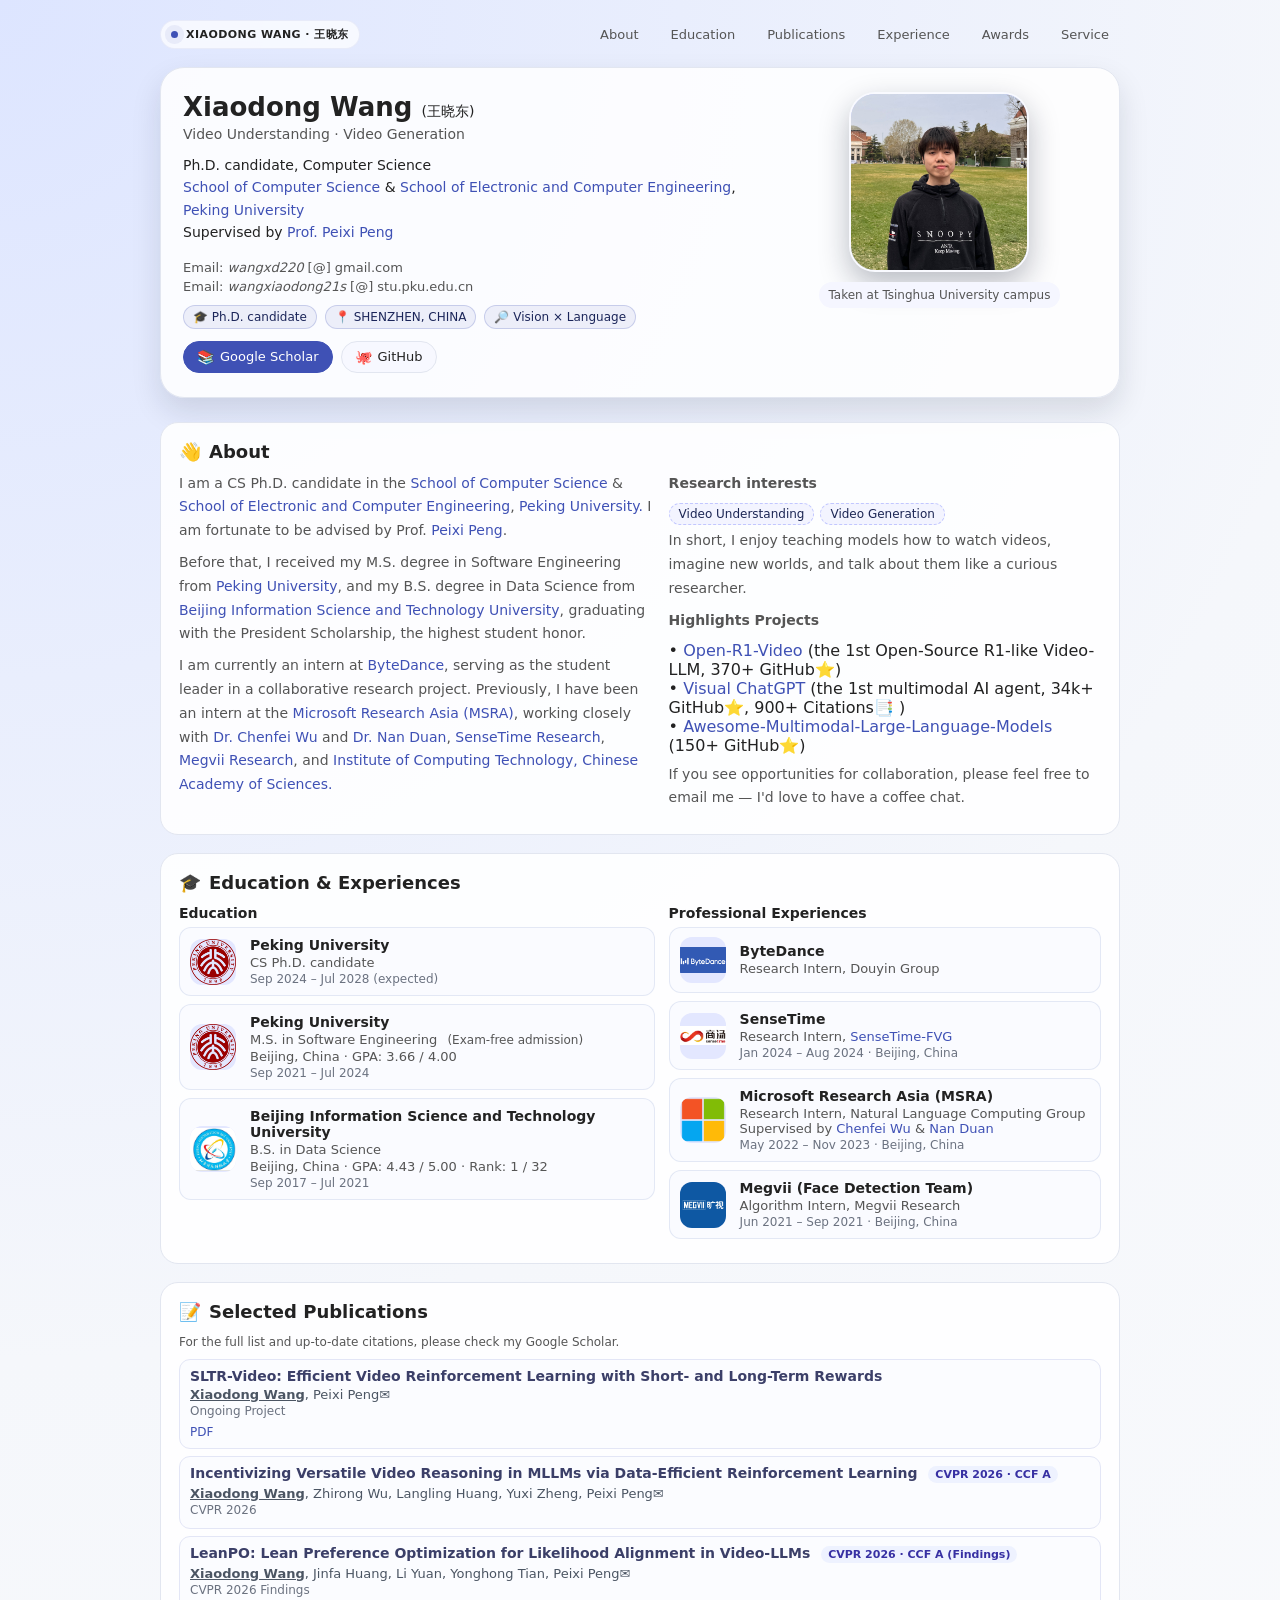
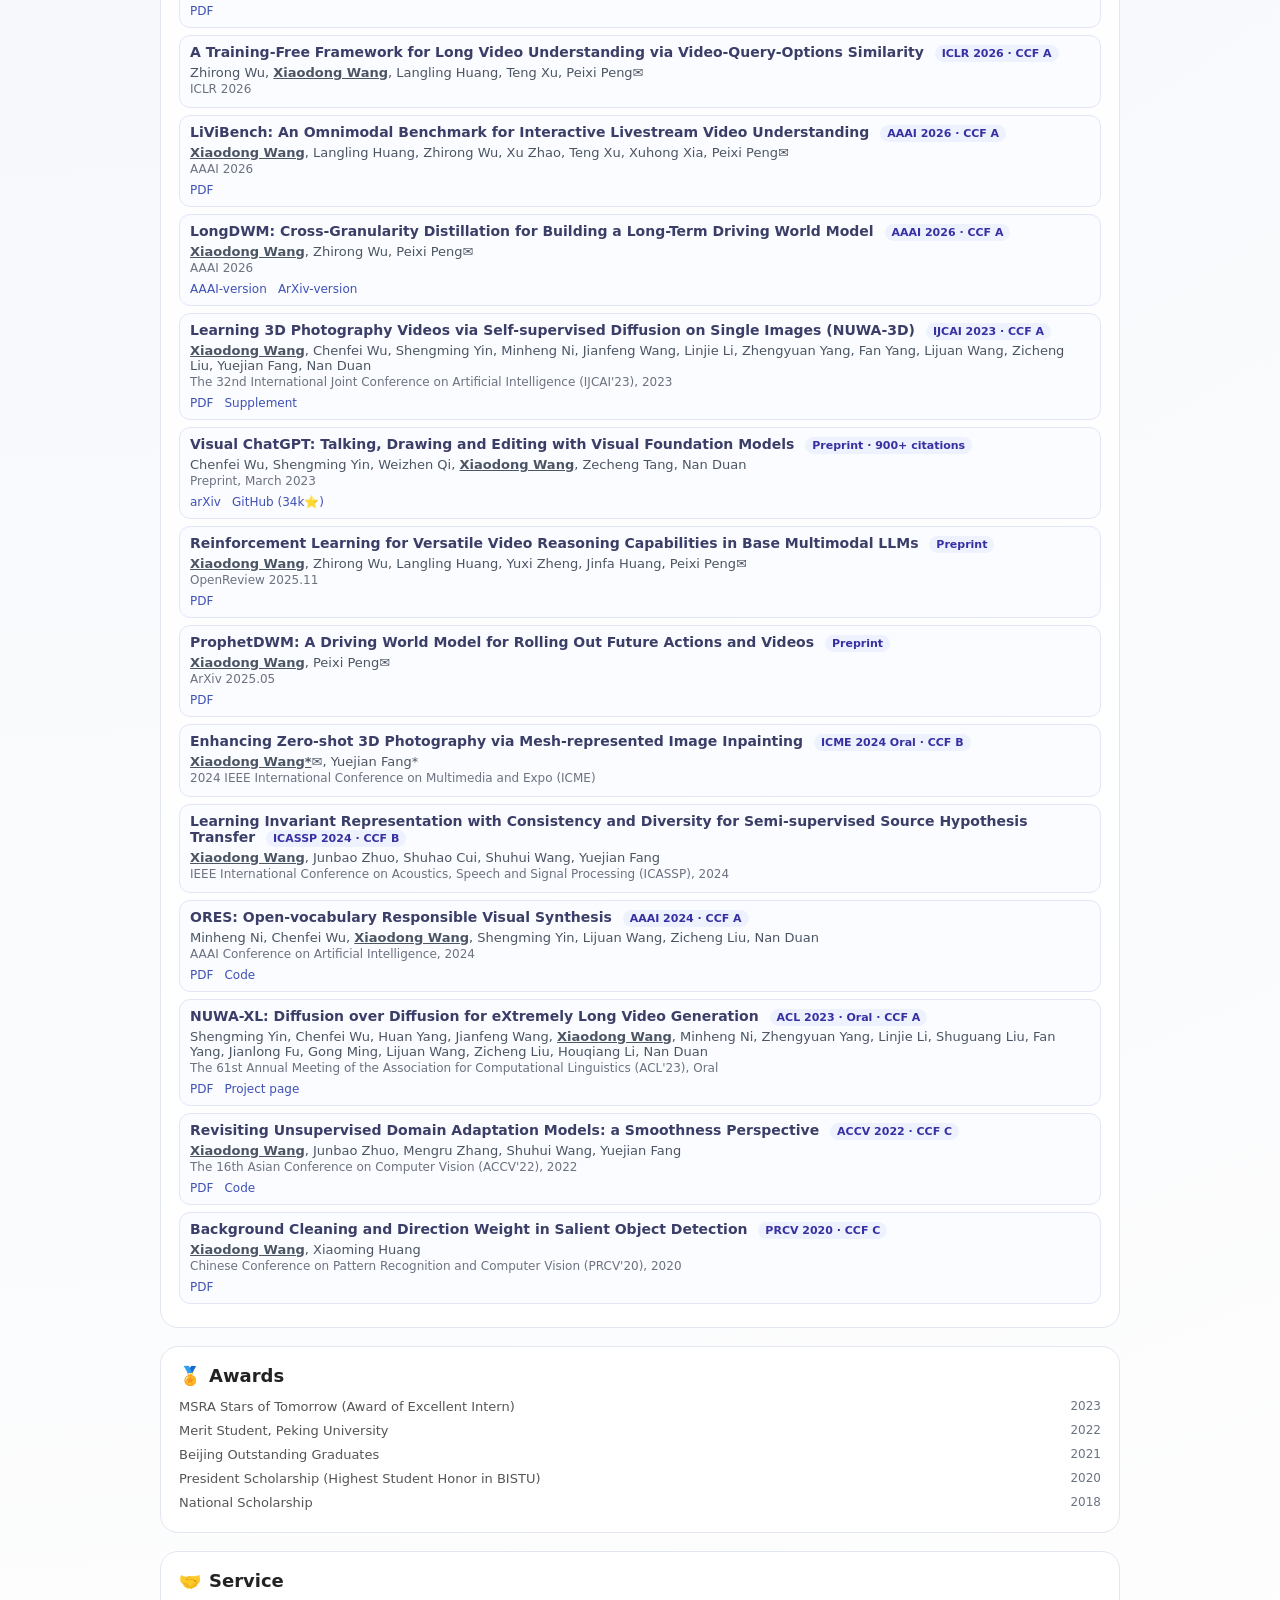
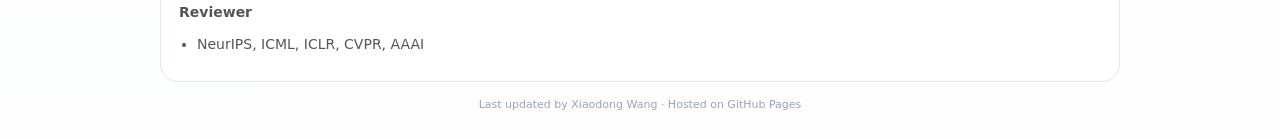
==== commit 2310d644: "Update publication details in index.html" ====
--- a/index.html
+++ b/index.html
@@ -761,6 +761,20 @@
         <ol class="pub-list">
           <li class="pub-item">
             <div class="pub-title">
+              SLTR-Video: Efficient Video Reinforcement Learning with Short- and Long-Term Rewards
+            </div>
+            <div class="pub-authors">
+              <strong><u>Xiaodong Wang</u></strong>, Peixi Peng✉️
+            </div>
+            <div class="pub-venue">
+              Ongoing Project
+            </div>
+            <div class="pub-links">
+              <a href="assets/SLTR-Video.pdf" target="_blank">PDF</a>
+            </div>
+          </li>
+          <li class="pub-item">
+            <div class="pub-title">
               Incentivizing Versatile Video Reasoning in MLLMs via Data-Efficient Reinforcement Learning
               <span class="badge">CVPR 2026 · CCF A</span>
             </div>
@@ -791,7 +805,7 @@
           <li class="pub-item">
             <div class="pub-title">
               A Training-Free Framework for Long Video Understanding via Video-Query-Options Similarity
-              <span class="badge">ICLR 2026 · Top Venue</span>
+              <span class="badge">ICLR 2026 · CCF A</span>
             </div>
             <div class="pub-authors">
               Zhirong Wu, <strong><u>Xiaodong Wang</u></strong>, Langling Huang, Teng Xu, Peixi Peng✉️
@@ -993,6 +1007,8 @@
             </div>
             <div class="pub-links">
               <a href="https://link.springer.com/chapter/10.1007/978-3-030-60633-6_58
+        
+        
         
         
         
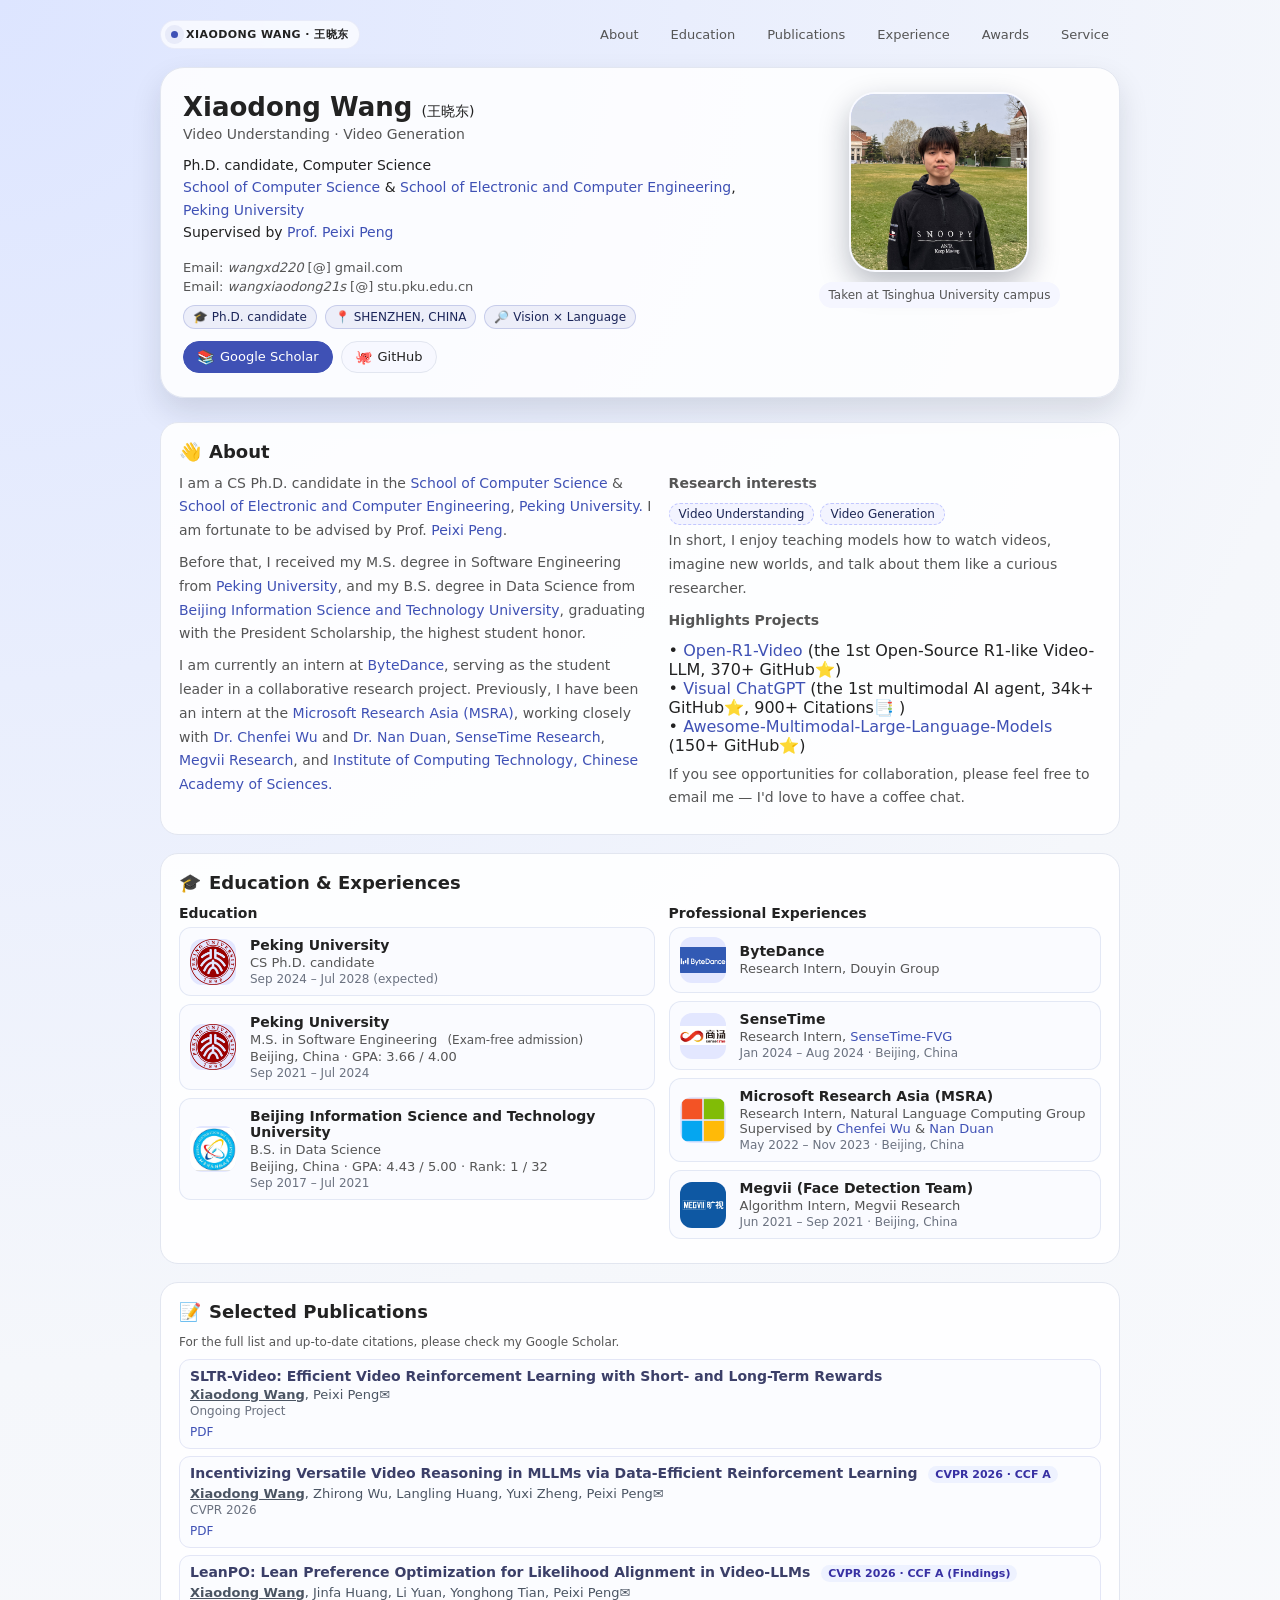
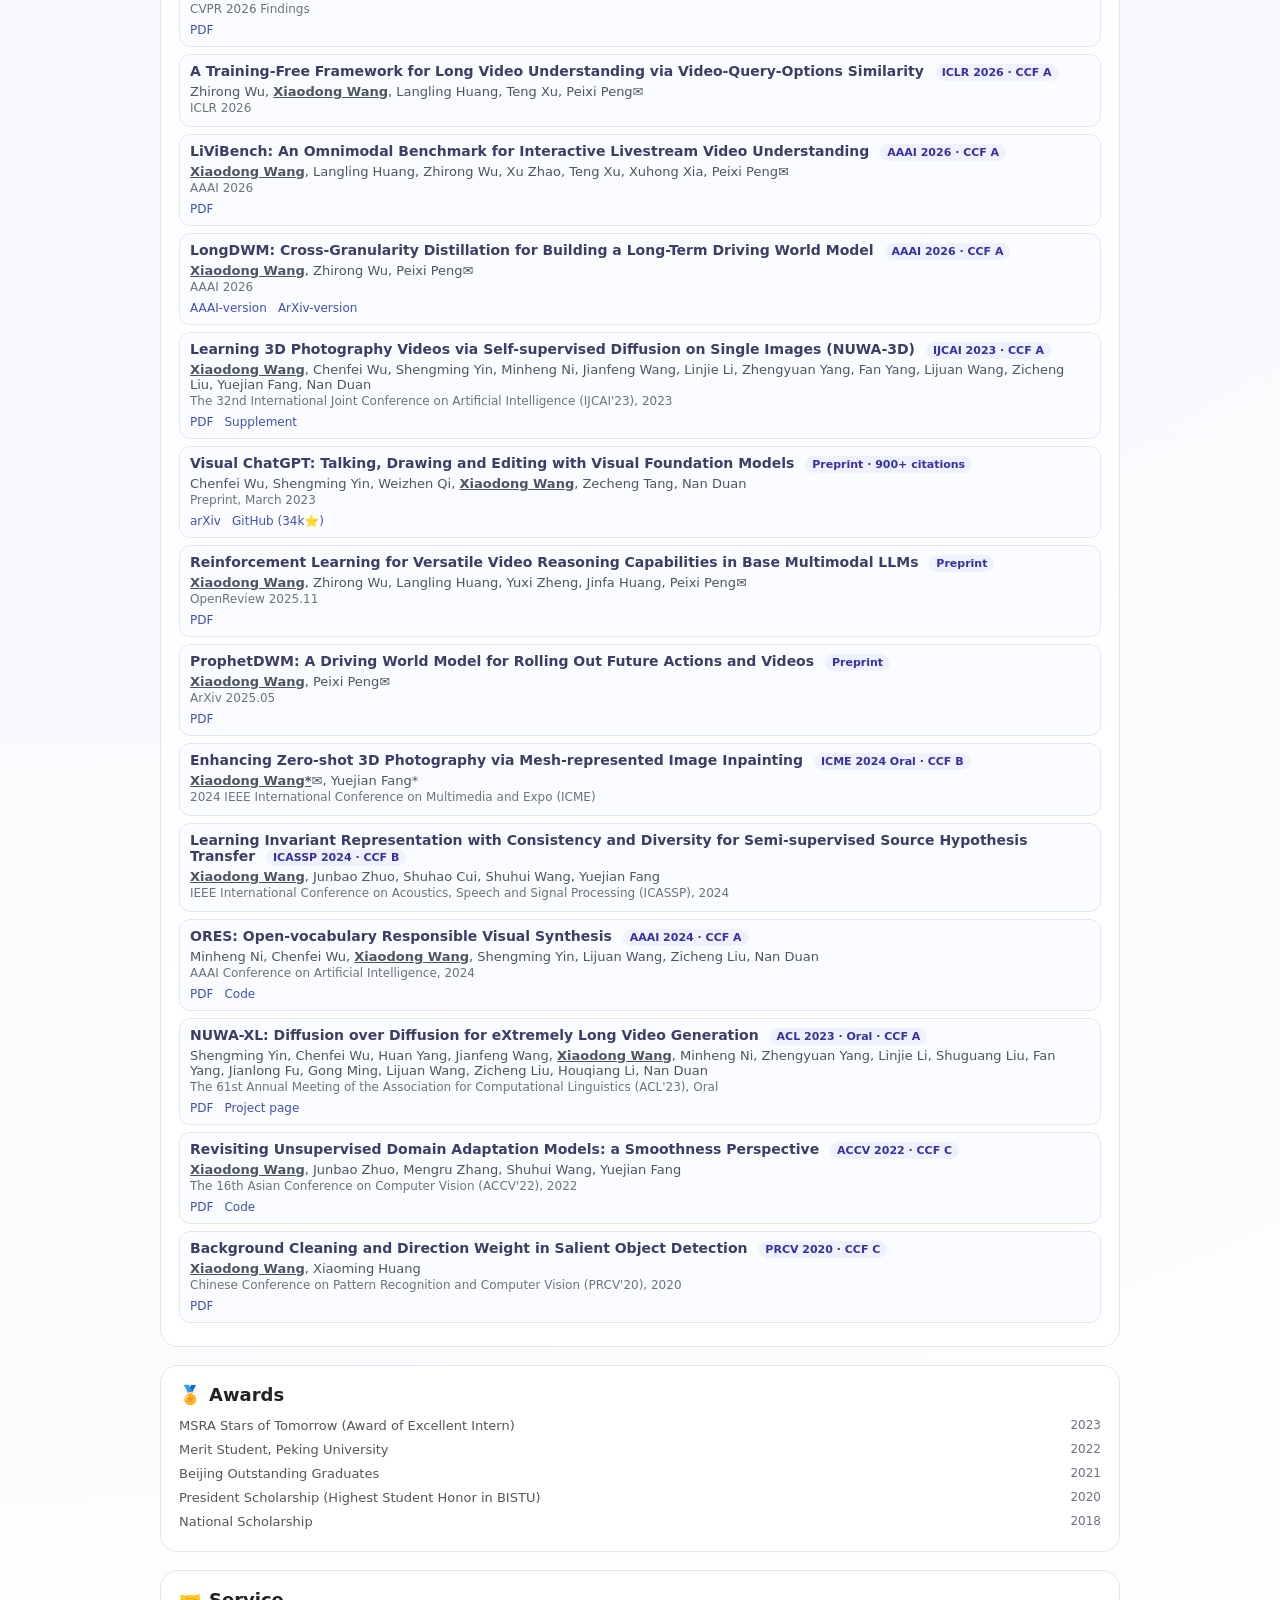
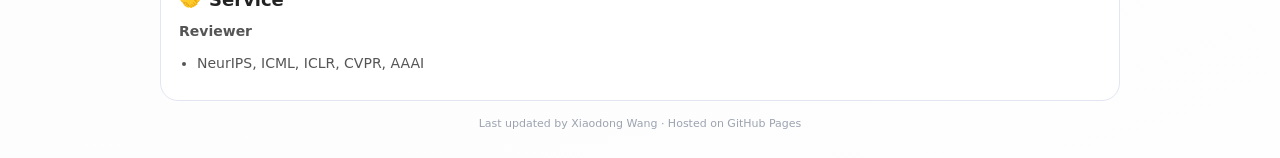
==== commit 27251a10: "Add publication link to CVPR 2026" ====
--- a/index.html
+++ b/index.html
@@ -784,6 +784,9 @@
             <div class="pub-venue">
               CVPR 2026
             </div>
+            <div class="pub-links">
+              <a href="assets/CVPR_VideoReasoner.pdf" target="_blank">PDF</a>
+            </div>
           </li>
 
           <li class="pub-item">
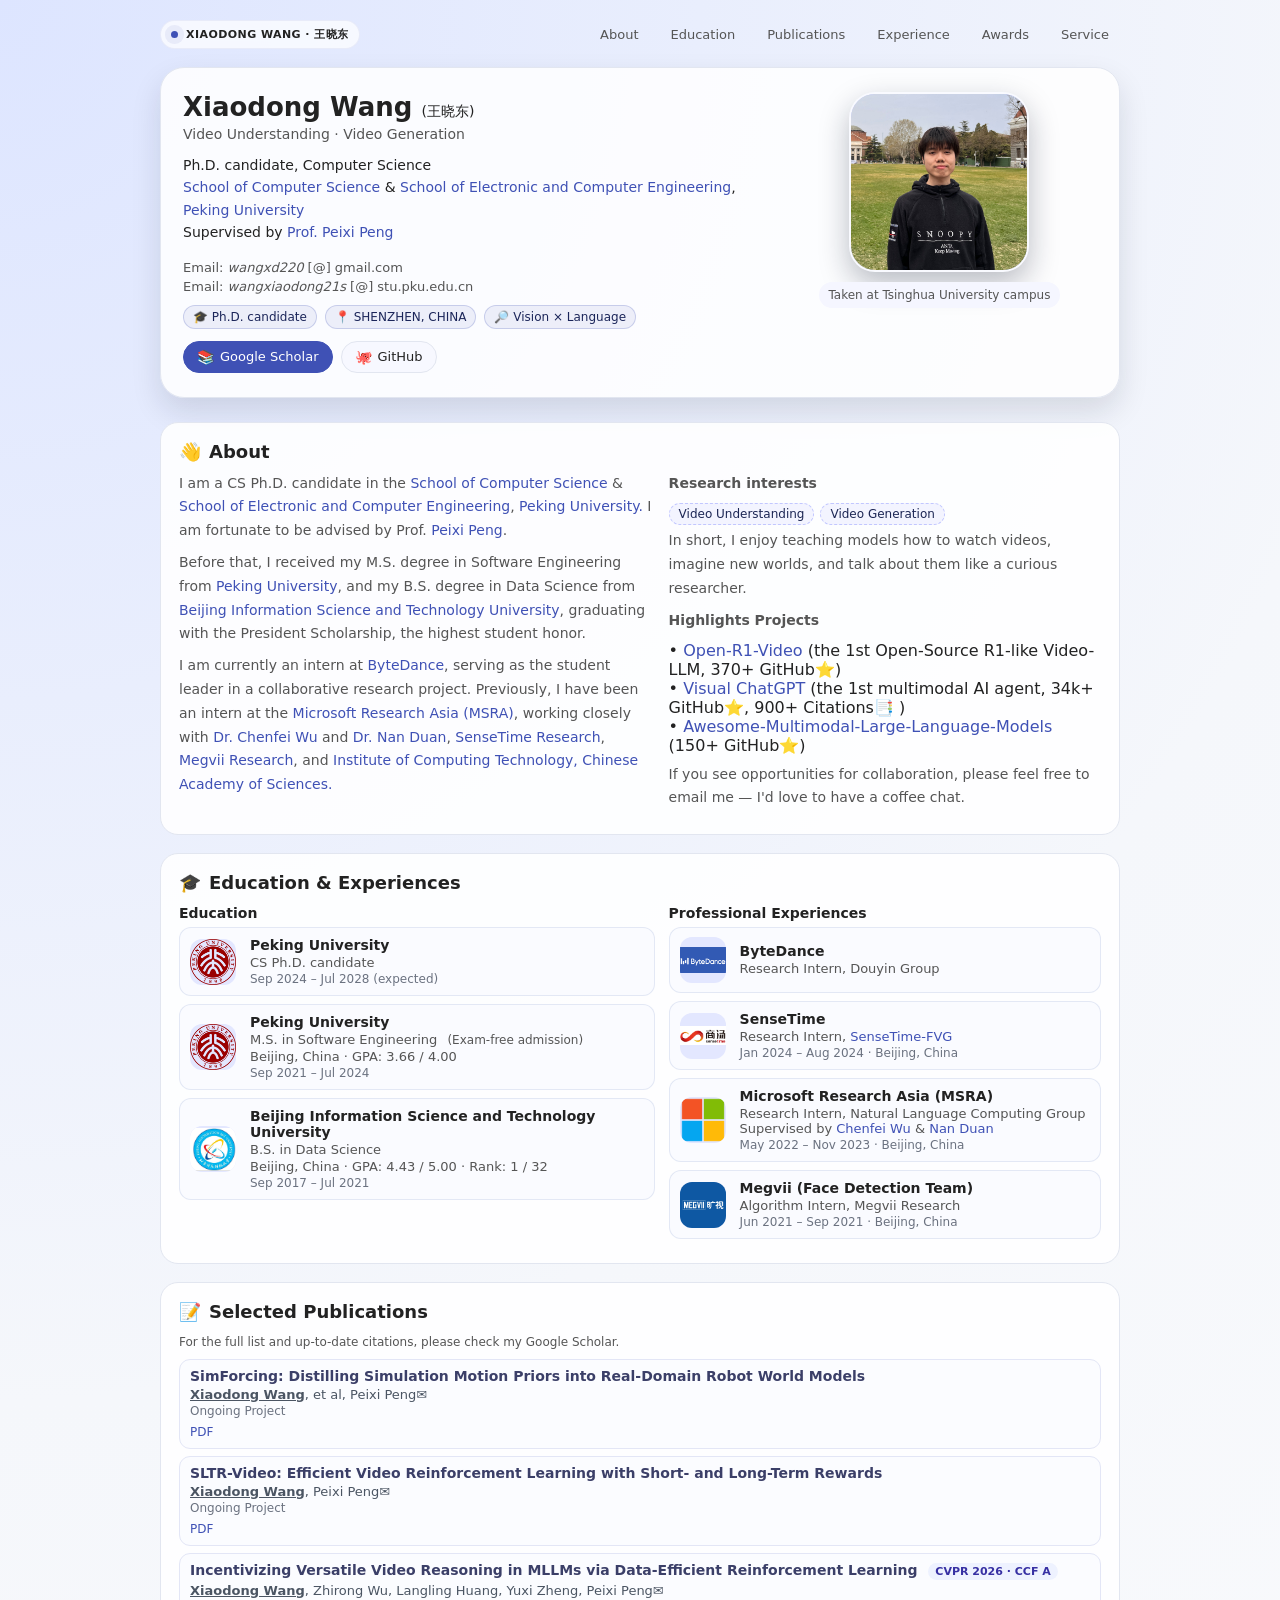
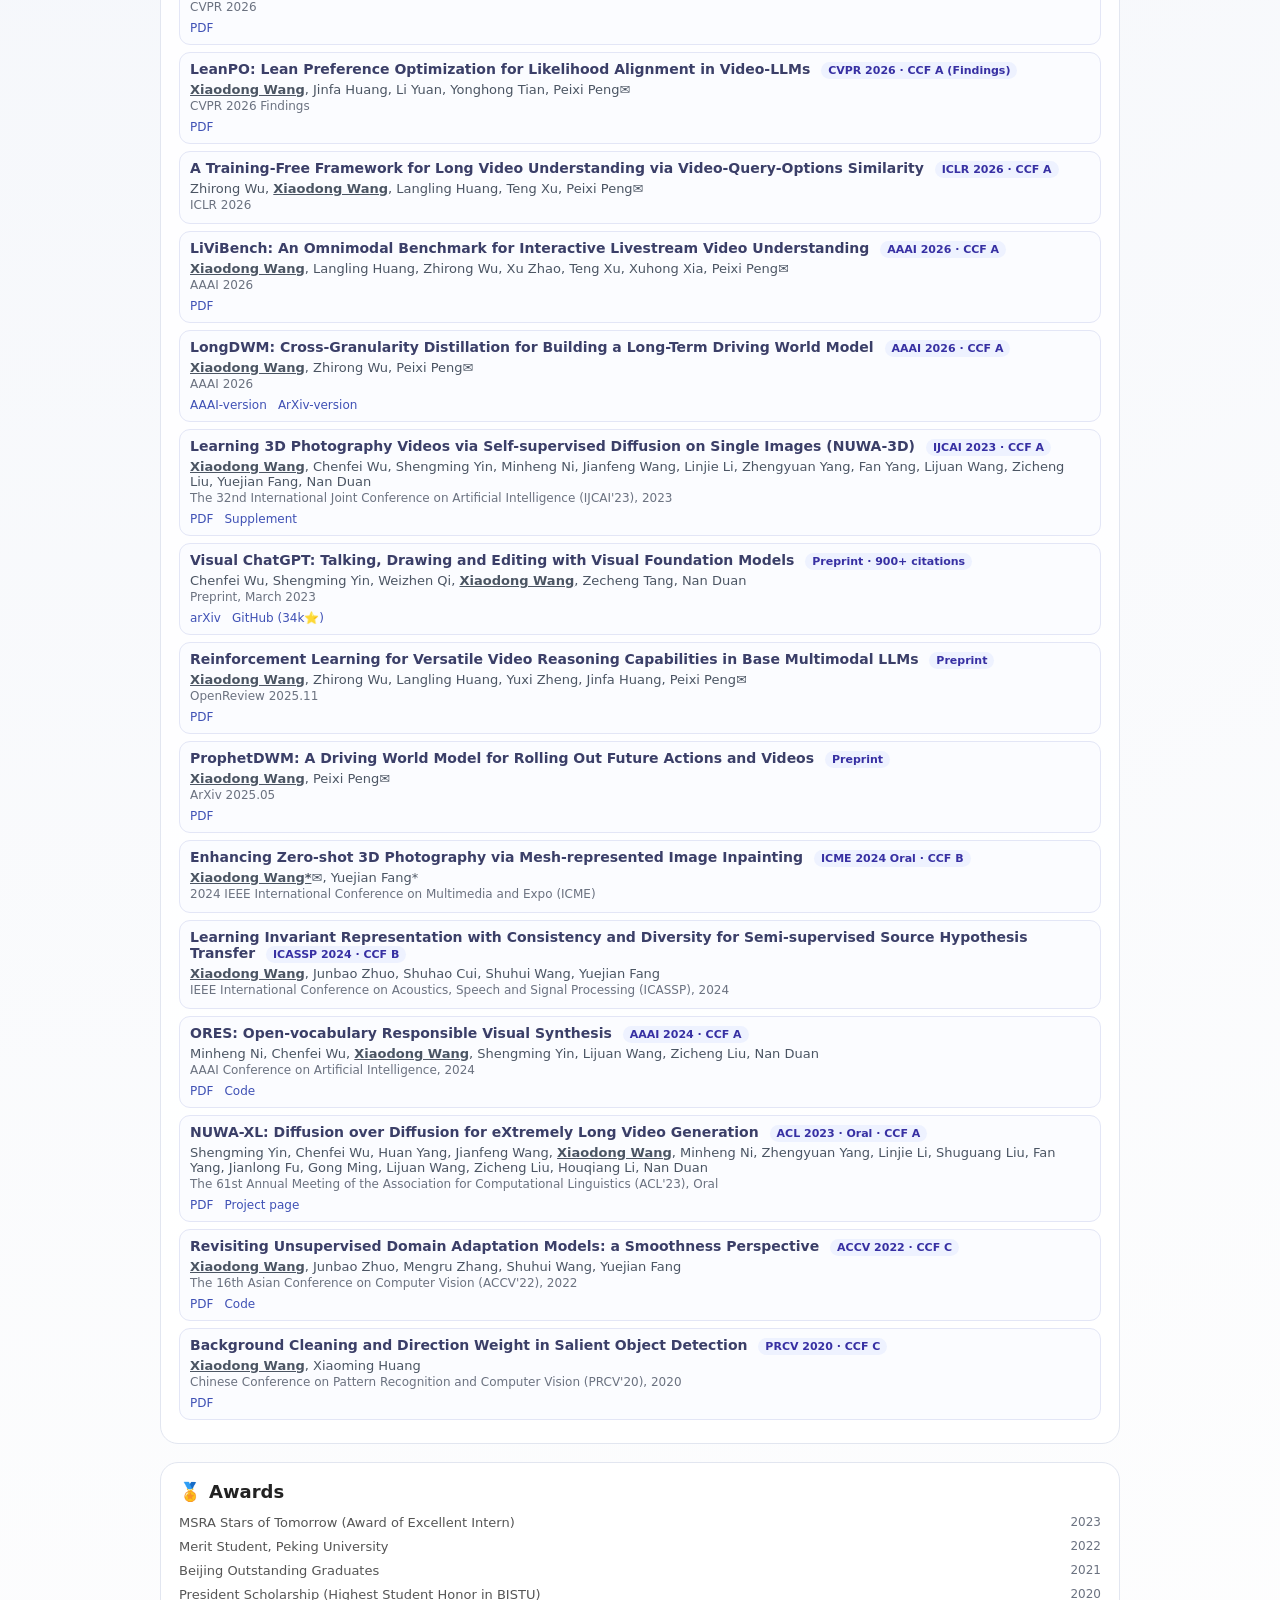
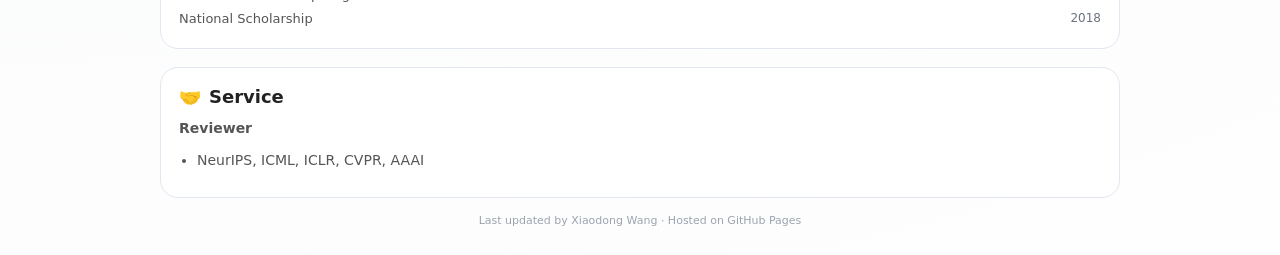
==== commit 4aa0daa3: "Add publication entry for SimForcing project Added publication details for 'SimForcing' project." ====
--- a/index.html
+++ b/index.html
@@ -761,6 +761,20 @@
         <ol class="pub-list">
           <li class="pub-item">
             <div class="pub-title">
+              SimForcing: Distilling Simulation Motion Priors into Real-Domain Robot World Models
+            </div>
+            <div class="pub-authors">
+              <strong><u>Xiaodong Wang</u></strong>, et al, Peixi Peng✉️
+            </div>
+            <div class="pub-venue">
+              Ongoing Project
+            </div>
+            <div class="pub-links">
+              <a href="assets/SimForcing.pdf" target="_blank">PDF</a>
+            </div>
+          </li>
+          <li class="pub-item">
+            <div class="pub-title">
               SLTR-Video: Efficient Video Reinforcement Learning with Short- and Long-Term Rewards
             </div>
             <div class="pub-authors">
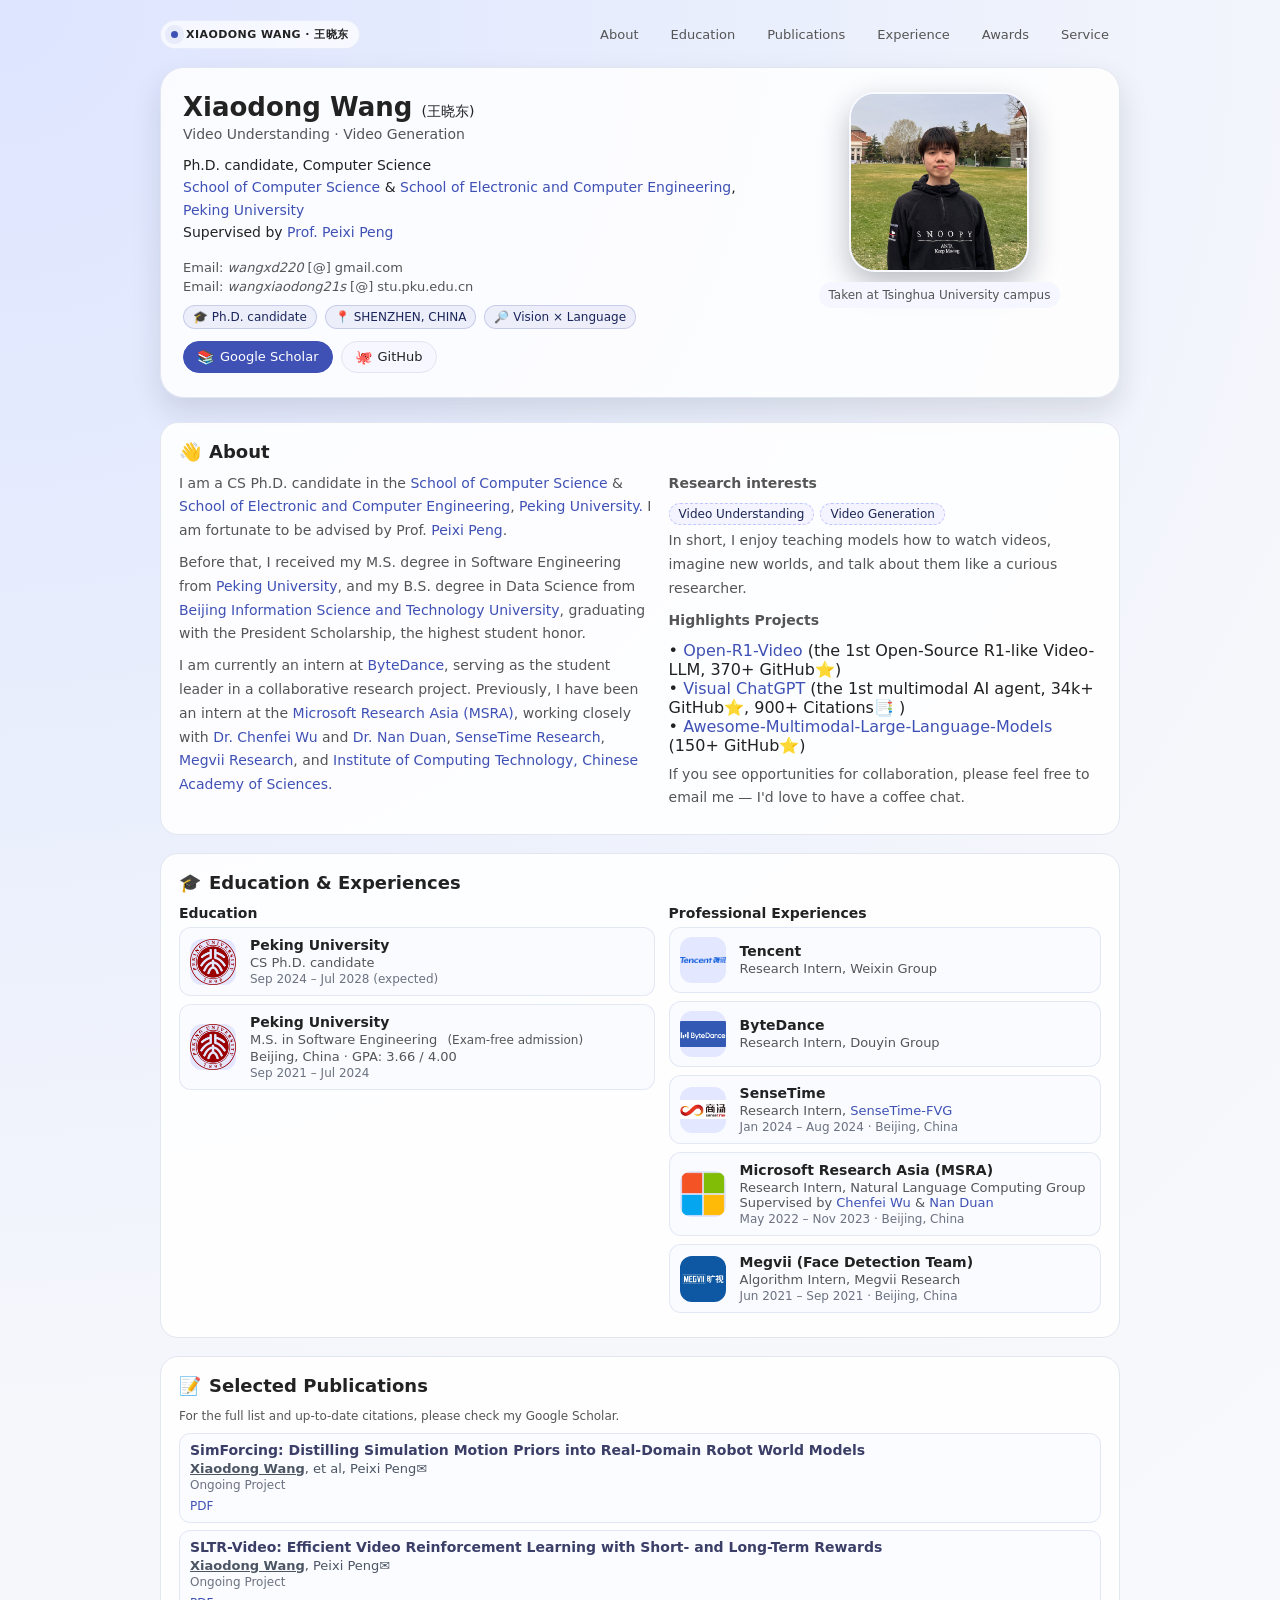
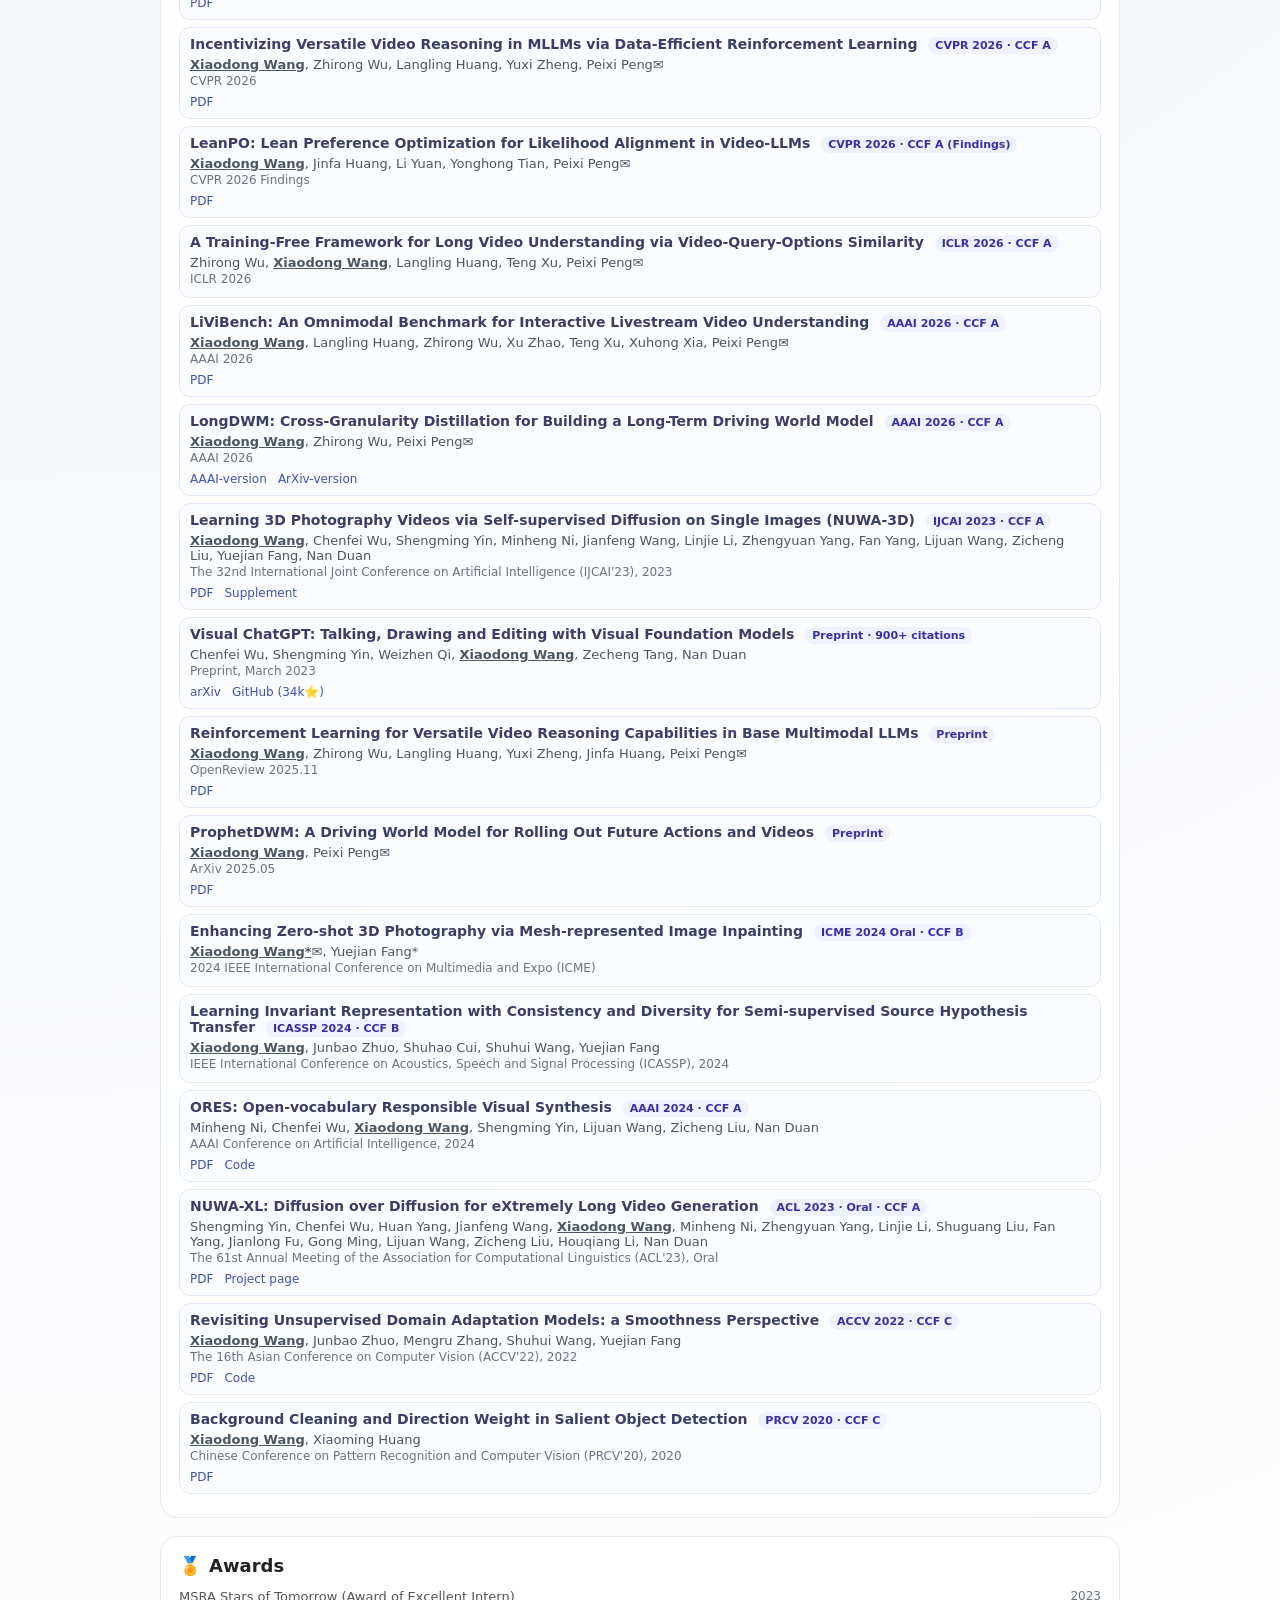
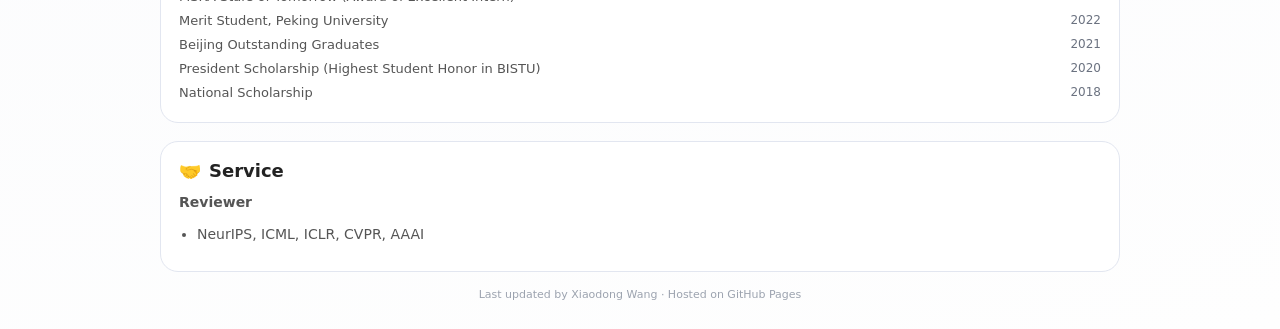
==== commit 6fa0fedc: "Update" ====
--- a/index.html
+++ b/index.html
@@ -681,7 +681,7 @@
               </div>
             </div>
 
-            <div class="edu-item">
+            <!-- <div class="edu-item">
               <div class="edu-logo">
                 <img src="assets/imgs/bistu.jpg" alt="BISTU logo" />
               </div>
@@ -691,12 +691,22 @@
                 <div class="meta">Beijing, China · GPA: 4.43 / 5.00 · Rank: 1 / 32</div>
                 <div class="date">Sep 2017 – Jul 2021</div>
               </div>
-            </div>
+            </div> -->
           </div>
 
           <div id="experience">
             <h3 style="font-size:14px; margin:2px 0 6px;">Professional Experiences</h3>
-
+            <div class="exp-item">
+              <div class="exp-logo">
+                <img src="assets/imgs/tencent.png" alt="tencent logo" />
+              </div>
+              <div class="exp-main">
+                <div class="title">Tencent</div>
+                <div class="meta">
+                  Research Intern, Weixin Group<br />
+                </div>
+              </div>
+            </div>
             <div class="exp-item">
               <div class="exp-logo">
                 <img src="assets/imgs/douyin.png" alt="douyin logo" />
